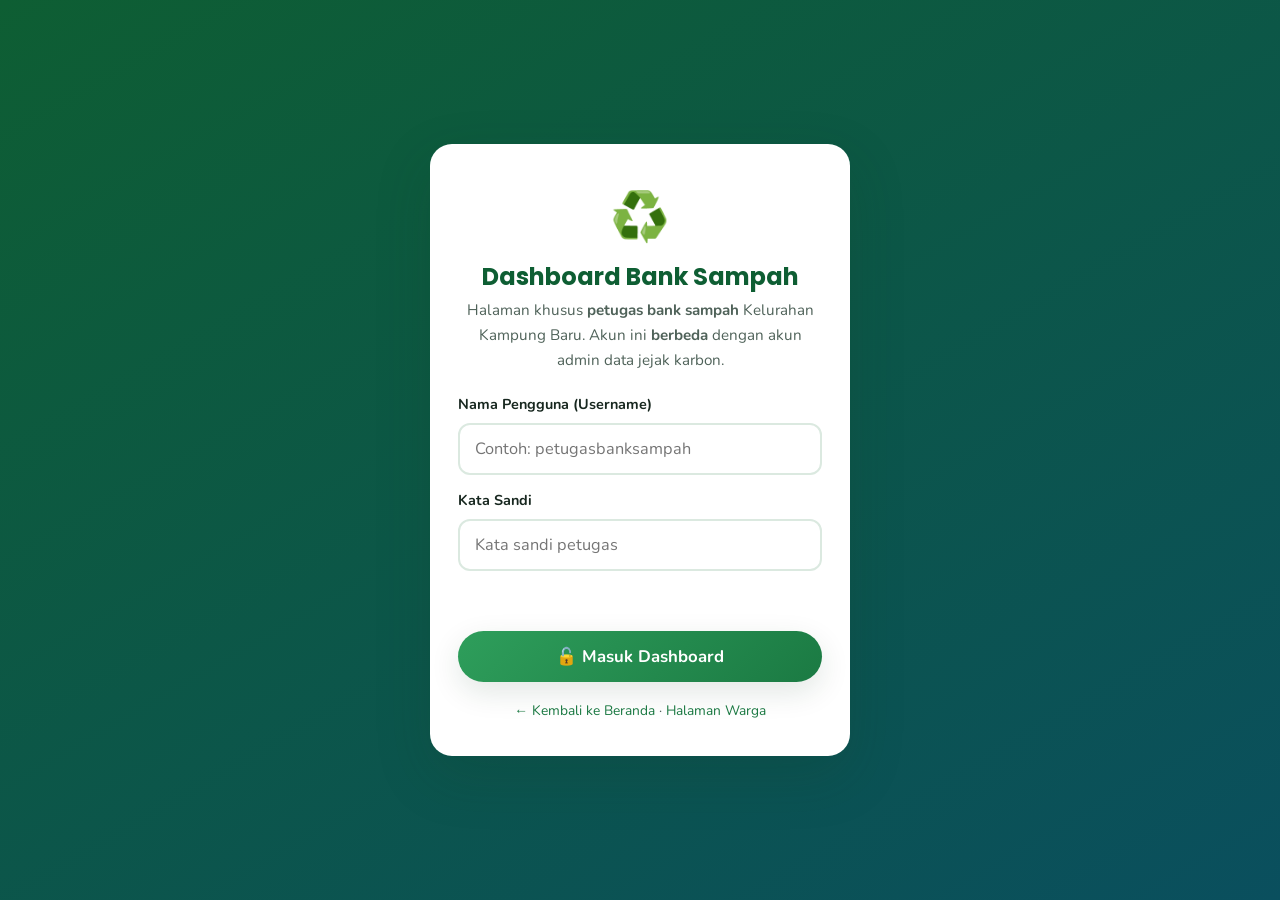
==== admin-bank-sampah.html @ 9489a9da "Tambah fitur Bank Sampah & perjelas isian Kegiatan Lain Kegiatan Lain (kalkulator karbon) - "Beli ba" ====
<!DOCTYPE html>
<html lang="id">
<head>
  <meta charset="UTF-8">
  <meta name="viewport" content="width=device-width, initial-scale=1.0">
  <meta name="robots" content="noindex, nofollow">
  <meta name="theme-color" content="#0e5e33">
  <title>Dashboard Admin Bank Sampah — Kampung Baru, Kota Parepare</title>

  <link rel="preconnect" href="https://fonts.googleapis.com">
  <link rel="preconnect" href="https://fonts.gstatic.com" crossorigin>
  <link href="https://fonts.googleapis.com/css2?family=Nunito:wght@400;600;700&family=Poppins:wght@600;700;800&display=swap" rel="stylesheet">

  <link rel="stylesheet" href="css/styles.css">
  <link rel="stylesheet" href="css/bank-sampah.css">
</head>
<body>

  <!-- ============================ LAYAR MASUK ============================ -->
  <div class="adm-masuk-layar" id="layarMasuk">
    <div class="adm-masuk-kotak">
      <div class="adm-masuk-ikon">♻️</div>
      <h1>Dashboard Bank Sampah</h1>
      <p class="adm-masuk-ket">
        Halaman khusus <strong>petugas bank sampah</strong> Kelurahan Kampung Baru.
        Akun ini <strong>berbeda</strong> dengan akun admin data jejak karbon.
      </p>

      <form id="formMasuk" novalidate>
        <div class="adm-masuk-field">
          <label for="inputUser">Nama Pengguna (Username)</label>
          <input type="text" id="inputUser" autocomplete="username" placeholder="Contoh: petugasbanksampah">
        </div>
        <div class="adm-masuk-field">
          <label for="inputSandi">Kata Sandi</label>
          <input type="password" id="inputSandi" autocomplete="current-password" placeholder="Kata sandi petugas">
        </div>
        <p class="adm-masuk-pesan" id="pesanMasuk"></p>
        <button type="submit" class="tombol tombol-penuh">🔓 Masuk Dashboard</button>
      </form>

      <p class="adm-masuk-bawah">
        <a href="index.html">← Kembali ke Beranda</a> ·
        <a href="bank-sampah.html">Halaman Warga</a>
      </p>
    </div>
  </div>

  <!-- ============================ DASHBOARD ============================ -->
  <div class="adm-halaman tersembunyi" id="layarDashboard">

    <header class="adm-atas">
      <div class="wadah adm-atas-isi">
        <h1>♻️ Dashboard Bank Sampah
          <small>Kelurahan Kampung Baru, Kota Parepare</small>
        </h1>
        <div class="adm-atas-aksi">
          <button type="button" class="tombol tombol-kecil tombol-putih" id="btnMuat">↻ Muat Ulang</button>
          <a href="bank-sampah.html" class="tombol tombol-kecil tombol-putih" target="_blank" rel="noopener">👁️ Halaman Warga</a>
          <button type="button" class="tombol tombol-kecil tombol-putih" id="btnKeluar">🚪 Keluar</button>
        </div>
      </div>
    </header>

    <main class="adm-badan">
      <div class="wadah">

        <div class="adm-pita adm-pita-info" id="pitaSumber">Memuat data…</div>

        <!-- Ringkasan angka -->
        <div class="adm-stat-grid">
          <div class="adm-stat">
            <span class="adm-stat-ikon">👥</span>
            <span class="adm-stat-angka" id="statNasabah">0</span>
            <span class="adm-stat-label">Warga Terdaftar</span>
          </div>
          <div class="adm-stat adm-stat-2">
            <span class="adm-stat-ikon">⚖️</span>
            <span class="adm-stat-angka" id="statBerat">0 kg</span>
            <span class="adm-stat-label">Sampah Terkumpul</span>
          </div>
          <div class="adm-stat adm-stat-3">
            <span class="adm-stat-ikon">💰</span>
            <span class="adm-stat-angka" id="statBelum">Rp 0</span>
            <span class="adm-stat-label">Belum Dicairkan</span>
          </div>
          <div class="adm-stat adm-stat-4">
            <span class="adm-stat-ikon">📨</span>
            <span class="adm-stat-angka" id="statPengajuan">0</span>
            <span class="adm-stat-label">Pengajuan Menunggu</span>
          </div>
        </div>

        <!-- Tab -->
        <div class="adm-tab-baris" role="tablist">
          <button type="button" class="adm-tab aktif" data-tab="warga">👥 Data Warga</button>
          <button type="button" class="adm-tab" data-tab="setoran">⚖️ Setoran Sampah</button>
          <button type="button" class="adm-tab" data-tab="pencairan">💵 Pencairan <span class="bs-badge bs-badge-merah tersembunyi" id="lencanaPengajuan">0</span></button>
          <button type="button" class="adm-tab" data-tab="panduan">📖 Cara Pakai</button>
        </div>

        <!-- =================== TAB 1: DATA WARGA =================== -->
        <section class="adm-panel aktif" id="panelWarga">

          <div class="adm-kotak">
            <h2 class="adm-kotak-judul" id="judulFormWarga">➕ Tambah Warga Bank Sampah Baru</h2>
            <p class="adm-kotak-ket" id="ketFormWarga">
              Isi data warga yang mendaftar jadi nasabah. Yang bertanda <span class="wajib">*</span> wajib diisi.
              ID Nasabah akan dibuat otomatis kalau dikosongkan.
            </p>

            <form id="formWarga" novalidate>
              <div class="adm-form-grid adm-form-grid-3">
                <div class="adm-field">
                  <label for="wId">ID Nasabah</label>
                  <input type="text" id="wId" placeholder="Kosongkan = otomatis">
                  <small>Nomor ini yang dipakai warga untuk mengecek tabungannya. Contoh: <strong>BS-0001</strong>.</small>
                </div>
                <div class="adm-field">
                  <label for="wNama">Nama Lengkap <span class="wajib">*</span></label>
                  <input type="text" id="wNama" placeholder="Contoh: Budi Santoso">
                  <small>Tulis sesuai KTP agar mudah dicocokkan.</small>
                </div>
                <div class="adm-field">
                  <label for="wNik">NIK (16 digit)</label>
                  <input type="text" id="wNik" inputmode="numeric" maxlength="16" placeholder="Contoh: 7372010101900001">
                  <small>Boleh dikosongkan, tapi sangat membantu bila warga lupa ID.</small>
                </div>
                <div class="adm-field adm-field-lebar">
                  <label for="wAlamat">Alamat</label>
                  <input type="text" id="wAlamat" placeholder="Contoh: Jl. Bau Massepe No. 12, Kampung Baru">
                </div>
                <div class="adm-field">
                  <label for="wRt">RT</label>
                  <input type="text" id="wRt" inputmode="numeric" placeholder="Contoh: 02">
                  <small>Dipakai untuk menyaring data per RT.</small>
                </div>
                <div class="adm-field">
                  <label for="wRw">RW</label>
                  <input type="text" id="wRw" inputmode="numeric" placeholder="Contoh: 05">
                </div>
                <div class="adm-field">
                  <label for="wHp">No. HP / WA</label>
                  <input type="tel" id="wHp" inputmode="tel" placeholder="Contoh: 0812xxxxxxx">
                  <small>Untuk menghubungi warga saat pencairan siap diambil.</small>
                </div>
                <div class="adm-field">
                  <label for="wTanggal">Tanggal Daftar</label>
                  <input type="date" id="wTanggal">
                </div>
                <div class="adm-field">
                  <label for="wStatus">Status Nasabah</label>
                  <select id="wStatus">
                    <option value="Aktif">Aktif — masih menabung</option>
                    <option value="Nonaktif">Nonaktif — berhenti/pindah</option>
                  </select>
                </div>
                <div class="adm-field adm-field-lebar">
                  <label for="wCatatan">Catatan</label>
                  <input type="text" id="wCatatan" placeholder="Contoh: ketua RT, pengurus bank sampah, dll.">
                </div>
              </div>

              <div class="adm-form-aksi">
                <button type="submit" class="tombol" id="btnSimpanWarga">💾 Simpan Data Warga</button>
                <button type="button" class="tombol tombol-kecil tombol-batal tersembunyi" id="btnBatalWarga">Batal Ubah</button>
              </div>
            </form>
          </div>

          <div class="adm-kotak">
            <h2 class="adm-kotak-judul">📋 Daftar Warga Bank Sampah</h2>
            <p class="adm-kotak-ket">Gunakan penyaring di bawah untuk mencari warga dengan cepat.</p>

            <div class="adm-filter">
              <div class="adm-filter-judul">🔎 Penyaring Data Warga</div>
              <div class="adm-filter-grid">
                <div class="adm-field">
                  <label for="fwCari">Cari</label>
                  <input type="search" id="fwCari" placeholder="Nama / ID / NIK / No. HP">
                </div>
                <div class="adm-field">
                  <label for="fwRt">RT</label>
                  <select id="fwRt"><option value="">Semua RT</option></select>
                </div>
                <div class="adm-field">
                  <label for="fwRw">RW</label>
                  <select id="fwRw"><option value="">Semua RW</option></select>
                </div>
                <div class="adm-field">
                  <label for="fwStatus">Status</label>
                  <select id="fwStatus">
                    <option value="">Semua Status</option>
                    <option value="Aktif">Aktif</option>
                    <option value="Nonaktif">Nonaktif</option>
                  </select>
                </div>
                <div class="adm-field">
                  <label for="fwSaldo">Tabungan</label>
                  <select id="fwSaldo">
                    <option value="">Semua</option>
                    <option value="ada">Masih ada yang belum dicairkan</option>
                    <option value="kosong">Sudah cair / belum pernah setor</option>
                  </select>
                </div>
                <div class="adm-field">
                  <label for="fwSetor">Keaktifan Menyetor</label>
                  <select id="fwSetor">
                    <option value="">Semua</option>
                    <option value="pernah">Pernah menyetor</option>
                    <option value="belum">Belum pernah menyetor</option>
                  </select>
                </div>
                <div class="adm-field">
                  <label for="fwUrut">Urutkan</label>
                  <select id="fwUrut">
                    <option value="nama">Nama (A → Z)</option>
                    <option value="id">ID Nasabah</option>
                    <option value="berat">Sampah terbanyak</option>
                    <option value="belum">Tabungan belum cair terbanyak</option>
                    <option value="baru">Terbaru mendaftar</option>
                  </select>
                </div>
              </div>
              <div class="adm-filter-aksi">
                <button type="button" class="tombol tombol-kecil tombol-batal" id="btnResetWarga">↺ Bersihkan Penyaring</button>
                <button type="button" class="tombol tombol-kecil tombol-excel" id="btnUnduhWarga">⬇️ Unduh Excel</button>
                <span class="adm-filter-info" id="infoJumlahWarga"></span>
              </div>
            </div>

            <div id="tabelWarga"></div>
          </div>
        </section>

        <!-- =================== TAB 2: SETORAN =================== -->
        <section class="adm-panel" id="panelSetoran">

          <div class="adm-kotak">
            <h2 class="adm-kotak-judul" id="judulFormSetoran">➕ Catat Setoran Sampah</h2>
            <p class="adm-kotak-ket" id="ketFormSetoran">
              Isi setiap kali warga menyetor sampah. Pendapatan warga dihitung otomatis
              dari <strong>berat × harga per kg</strong>.
            </p>

            <form id="formSetoran" novalidate>
              <div class="adm-form-grid adm-form-grid-3">
                <div class="adm-field adm-field-lebar">
                  <label for="sWarga">Warga Penyetor <span class="wajib">*</span></label>
                  <select id="sWarga"><option value="">— Pilih warga —</option></select>
                  <small>Belum ada namanya? Daftarkan dulu di tab <strong>👥 Data Warga</strong>.</small>
                </div>
                <div class="adm-field">
                  <label for="sTanggal">Tanggal Setor</label>
                  <input type="date" id="sTanggal">
                </div>
                <div class="adm-field">
                  <label for="sJenis">Jenis Sampah <span class="wajib">*</span></label>
                  <select id="sJenis">
                    <option value="Kering">Kering — plastik, kertas, kaleng, botol</option>
                    <option value="Basah">Basah — sisa dapur, sayur, daun</option>
                  </select>
                </div>
                <div class="adm-field">
                  <label for="sHarga">Harga per kg (Rp)</label>
                  <input type="number" id="sHarga" min="0" step="100" inputmode="numeric">
                  <small>Terisi otomatis sesuai jenis sampah. Boleh diubah kalau harga pengepul berbeda.</small>
                </div>
                <div class="adm-field">
                  <label for="sBerat">Berat (kg)</label>
                  <input type="number" id="sBerat" min="0" step="0.1" inputmode="decimal" placeholder="Contoh: 4.5">
                  <small>Isi hasil timbangan. Kalau tidak ditimbang, kosongkan saja dan isi jumlah kantong.</small>
                </div>
                <div class="adm-field">
                  <label for="sKantong">Jumlah Kantong</label>
                  <input type="number" id="sKantong" min="0" step="1" inputmode="numeric" placeholder="Contoh: 2">
                  <small>Bila berat dikosongkan, 1 kantong dihitung <strong><span id="ketKgKantong">3</span> kg</strong>.</small>
                </div>
                <div class="adm-field adm-field-lebar">
                  <label for="sCatatan">Catatan</label>
                  <input type="text" id="sCatatan" placeholder="Contoh: botol plastik bersih, kardus basah, dll.">
                </div>
              </div>

              <div class="adm-hitung">
                <div>
                  <div class="adm-hitung-label">Berat yang dipakai untuk menghitung</div>
                  <div class="adm-hitung-nilai" id="hitungBerat">0 kg</div>
                </div>
                <div>
                  <div class="adm-hitung-label">Pendapatan warga dari setoran ini</div>
                  <div class="adm-hitung-nilai" id="hitungRp">Rp 0</div>
                </div>
              </div>

              <div class="adm-form-aksi">
                <button type="submit" class="tombol" id="btnSimpanSetoran">💾 Simpan Setoran</button>
                <button type="button" class="tombol tombol-kecil tombol-batal tersembunyi" id="btnBatalSetoran">Batal Ubah</button>
              </div>
            </form>
          </div>

          <div class="adm-kotak">
            <h2 class="adm-kotak-judul">📋 Riwayat Semua Setoran</h2>
            <p class="adm-kotak-ket">
              Tandai <strong>“Sudah Dicairkan”</strong> setelah uang benar-benar diserahkan ke warga.
            </p>

            <div class="adm-filter">
              <div class="adm-filter-judul">🔎 Penyaring Setoran</div>
              <div class="adm-filter-grid">
                <div class="adm-field">
                  <label for="fsCari">Cari</label>
                  <input type="search" id="fsCari" placeholder="Nama warga / ID Nasabah">
                </div>
                <div class="adm-field">
                  <label for="fsJenis">Jenis Sampah</label>
                  <select id="fsJenis">
                    <option value="">Semua Jenis</option>
                    <option value="Kering">Kering</option>
                    <option value="Basah">Basah</option>
                  </select>
                </div>
                <div class="adm-field">
                  <label for="fsStatus">Status Pencairan</label>
                  <select id="fsStatus">
                    <option value="">Semua Status</option>
                    <option value="Belum Dicairkan">Belum Dicairkan</option>
                    <option value="Sudah Dicairkan">Sudah Dicairkan</option>
                  </select>
                </div>
                <div class="adm-field">
                  <label for="fsRt">RT</label>
                  <select id="fsRt"><option value="">Semua RT</option></select>
                </div>
                <div class="adm-field">
                  <label for="fsDari">Tanggal Dari</label>
                  <input type="date" id="fsDari">
                </div>
                <div class="adm-field">
                  <label for="fsSampai">Tanggal Sampai</label>
                  <input type="date" id="fsSampai">
                </div>
                <div class="adm-field">
                  <label for="fsUrut">Urutkan</label>
                  <select id="fsUrut">
                    <option value="baru">Tanggal terbaru</option>
                    <option value="lama">Tanggal terlama</option>
                    <option value="besar">Pendapatan terbesar</option>
                    <option value="berat">Berat terbesar</option>
                    <option value="nama">Nama warga (A → Z)</option>
                  </select>
                </div>
              </div>
              <div class="adm-filter-aksi">
                <button type="button" class="tombol tombol-kecil tombol-batal" id="btnResetSetoran">↺ Bersihkan Penyaring</button>
                <button type="button" class="tombol tombol-kecil tombol-excel" id="btnUnduhSetoran">⬇️ Unduh Excel</button>
                <span class="adm-filter-info" id="infoJumlahSetoran"></span>
              </div>
            </div>

            <div id="tabelSetoran"></div>
          </div>
        </section>

        <!-- =================== TAB 3: PENCAIRAN =================== -->
        <section class="adm-panel" id="panelPencairan">
          <div class="adm-kotak">
            <h2 class="adm-kotak-judul">💵 Pengajuan Pencairan dari Warga</h2>
            <p class="adm-kotak-ket">
              Daftar warga yang meminta uang tabungannya dicairkan. Setelah uang diserahkan,
              klik <strong>“✅ Setujui &amp; Tandai Cair”</strong> — seluruh setoran warga tersebut
              otomatis berubah menjadi <em>Sudah Dicairkan</em>.
            </p>

            <div class="adm-filter">
              <div class="adm-filter-judul">🔎 Penyaring Pengajuan</div>
              <div class="adm-filter-grid">
                <div class="adm-field">
                  <label for="fpCari">Cari</label>
                  <input type="search" id="fpCari" placeholder="Nama warga / ID Nasabah">
                </div>
                <div class="adm-field">
                  <label for="fpStatus">Status</label>
                  <select id="fpStatus">
                    <option value="Diajukan">Menunggu Diproses</option>
                    <option value="">Semua Status</option>
                    <option value="Disetujui">Disetujui</option>
                    <option value="Ditolak">Ditolak</option>
                  </select>
                </div>
                <div class="adm-field">
                  <label for="fpUrut">Urutkan</label>
                  <select id="fpUrut">
                    <option value="baru">Pengajuan terbaru</option>
                    <option value="lama">Pengajuan terlama</option>
                    <option value="besar">Jumlah terbesar</option>
                  </select>
                </div>
              </div>
              <div class="adm-filter-aksi">
                <button type="button" class="tombol tombol-kecil tombol-batal" id="btnResetPengajuan">↺ Bersihkan Penyaring</button>
                <button type="button" class="tombol tombol-kecil tombol-excel" id="btnUnduhPengajuan">⬇️ Unduh Excel</button>
                <span class="adm-filter-info" id="infoJumlahPengajuan"></span>
              </div>
            </div>

            <div id="tabelPengajuan"></div>
          </div>

          <div class="adm-kotak">
            <h2 class="adm-kotak-judul">⚡ Pencairan Langsung (Tanpa Pengajuan)</h2>
            <p class="adm-kotak-ket">
              Kalau warga datang langsung ke sekretariat dan uangnya diserahkan saat itu juga,
              petugas bisa menandai seluruh tabungannya sebagai sudah dicairkan dari sini.
            </p>
            <div class="adm-form-grid">
              <div class="adm-field">
                <label for="cairWarga">Pilih Warga</label>
                <select id="cairWarga"><option value="">— Pilih warga —</option></select>
                <small id="cairInfo">Pilih nama warga untuk melihat sisa tabungannya.</small>
              </div>
              <div class="adm-field" style="justify-content:flex-end">
                <button type="button" class="tombol" id="btnCairLangsung">💵 Tandai Seluruh Tabungan Sudah Dicairkan</button>
              </div>
            </div>
          </div>
        </section>

        <!-- =================== TAB 4: PANDUAN =================== -->
        <section class="adm-panel" id="panelPanduan">
          <div class="adm-panduan-kotak">
            <h3>📖 Panduan Singkat untuk Petugas</h3>
            <p>
              Dashboard ini dipakai untuk mencatat tabungan sampah warga Kampung Baru.
              Semua yang dicatat di sini <strong>langsung terlihat oleh warga</strong> di halaman
              <a href="bank-sampah.html" target="_blank" rel="noopener">Cek Bank Sampah</a> saat mereka
              memasukkan ID Nasabahnya. Jadi mohon isi dengan teliti, ya. 🙏
            </p>

            <h3>🚀 Alur Kerja Sehari-hari</h3>
            <ol class="adm-langkah">
              <li><strong>Warga baru mendaftar?</strong> Buka tab <strong>👥 Data Warga</strong>, isi nama
                  (wajib), NIK, alamat, RT/RW, dan No. HP, lalu klik <em>Simpan Data Warga</em>.
                  Sistem membuatkan ID Nasabah otomatis, misalnya <strong>BS-0001</strong>.</li>
              <li><strong>Catat ID Nasabah di buku tabungan warga.</strong> ID inilah yang mereka
                  pakai untuk mengecek tabungannya sendiri dari HP.</li>
              <li><strong>Warga menyetor sampah?</strong> Buka tab <strong>⚖️ Setoran Sampah</strong>,
                  pilih namanya, pilih jenis sampah (kering/basah), isi berat hasil timbangan,
                  lalu <em>Simpan Setoran</em>. Pendapatan warga dihitung otomatis.</li>
              <li><strong>Warga mengajukan pencairan?</strong> Pengajuannya masuk ke tab
                  <strong>💵 Pencairan</strong>. Serahkan uangnya, lalu klik
                  <em>✅ Setujui &amp; Tandai Cair</em>.</li>
              <li><strong>Ingin laporan?</strong> Klik <em>⬇️ Unduh Excel</em> di setiap tabel.
                  Yang terunduh adalah data <strong>sesuai penyaring yang sedang aktif</strong>.</li>
            </ol>

            <h3>🧾 Cara Mengisi Setoran dengan Benar</h3>
            <p>
              Pendapatan warga dihitung dengan rumus sederhana:
              <strong>Berat (kg) × Harga per kg = Pendapatan</strong>.
            </p>
            <ul class="adm-langkah">
              <li><strong>Kalau sampah ditimbang:</strong> isi kolom <em>Berat (kg)</em>.
                  Kolom <em>Jumlah Kantong</em> boleh ikut diisi sebagai catatan.</li>
              <li><strong>Kalau tidak ditimbang:</strong> kosongkan <em>Berat</em>, cukup isi
                  <em>Jumlah Kantong</em>. Sistem memperkirakan 1 kantong =
                  <strong><span id="panduanKgKantong">3</span> kg</strong>.</li>
              <li><strong>Kalau harga pengepul berubah:</strong> ubah saja kolom
                  <em>Harga per kg</em> sebelum menyimpan. Perubahan hanya berlaku untuk
                  setoran yang sedang diisi.</li>
            </ul>

            <div class="adm-catatan">
              <strong>⚠️ Perhatian:</strong> tombol <strong>🗑️ Hapus</strong> pada data warga akan
              menghapus warga <strong>beserta seluruh riwayat setoran dan pengajuannya</strong>, dan
              tidak bisa dibatalkan. Kalau warga hanya berhenti menabung, lebih baik ubah
              <em>Status Nasabah</em> menjadi <strong>Nonaktif</strong> — datanya tetap tersimpan.
            </div>

            <h3>🏷️ Arti Istilah di Dashboard</h3>
            <div class="adm-tanya">
              <details>
                <summary>Belum Dicairkan</summary>
                <p>Uang hasil sampah yang <strong>masih disimpan bank sampah</strong> dan belum
                   diserahkan ke warga. Inilah angka yang bisa diajukan warga untuk dicairkan.</p>
              </details>
            </div>
            <div class="adm-tanya">
              <details>
                <summary>Sudah Dicairkan</summary>
                <p>Uang yang <strong>sudah diterima warga</strong>. Setoran yang sudah bertanda ini
                   tidak lagi dihitung sebagai tabungan berjalan.</p>
              </details>
            </div>
            <div class="adm-tanya">
              <details>
                <summary>Sampah Kering vs Sampah Basah</summary>
                <p><strong>Kering</strong> = plastik, kertas, kardus, kaleng, botol — bisa dijual ke
                   pengepul dengan harga lebih tinggi. <strong>Basah</strong> = sisa dapur, sayur,
                   kulit buah, daun — diolah menjadi kompos.</p>
              </details>
            </div>
            <div class="adm-tanya">
              <details>
                <summary>Kenapa data saya hilang setelah ganti HP/laptop?</summary>
                <p id="panduanSumber">
                  Kemungkinan penyimpanan Google Sheets belum diaktifkan, sehingga data hanya
                  tersimpan di perangkat yang dipakai mengisi. Minta bantuan pengelola website
                  untuk mengisi <strong>BANK_SAMPAH.APPS_SCRIPT_URL</strong> di berkas
                  <strong>js/config.js</strong>.
                </p>
              </details>
            </div>

            <h3>🔐 Keamanan Akun</h3>
            <p>
              Akun dashboard ini <strong>terpisah</strong> dari akun admin data jejak karbon —
              petugas bank sampah tidak bisa membuka data karbon, dan sebaliknya.
              Ganti nama pengguna &amp; kata sandi secara berkala lewat berkas
              <strong>js/config.js</strong> bagian <strong>BANK_SAMPAH.ADMIN</strong>.
              Selalu klik <strong>🚪 Keluar</strong> bila memakai perangkat bersama.
            </p>
          </div>
        </section>

      </div>
    </main>
  </div>

  <!-- ======================= MODAL RINCIAN WARGA ======================= -->
  <div id="modalWarga" class="modal" aria-hidden="true" role="dialog" aria-modal="true">
    <div class="modal-latar" id="modalWargaLatar"></div>
    <div class="modal-kotak adm-modal-kotak">
      <button class="modal-tutup" id="modalWargaTutup" aria-label="Tutup">&times;</button>
      <h3 class="modal-judul" id="modalWargaJudul">Rincian Warga</h3>
      <div id="modalWargaIsi"></div>
    </div>
  </div>

  <div id="toast" class="toast" role="status" aria-live="polite"></div>

  <script src="js/config.js"></script>
  <script src="js/xlsx-export.js"></script>
  <script src="js/bank-sampah-storage.js"></script>
  <script src="js/admin-bank-sampah.js"></script>
</body>
</html>
---- css/styles.css ----
/* ============================================================================
 *  KALKULATOR JEJAK KARBON HARIAN — KAMPUNG BARU, PAREPARE
 *  Gaya (CSS) — Mobile-first, ramah lingkungan, beranimasi & profesional.
 * ========================================================================== */

/* ----------------------------- Variabel ----------------------------------- */
:root {
  --hijau-tua: #0e5e33;
  --hijau: #1b7a43;
  --hijau-terang: #2e9e5b;
  --hijau-muda: #d7f3df;
  --biru: #0288d1;
  --biru-terang: #4fc3f7;
  --kuning: #ffd23f;

  --merah: #e5552e;
  --oranye: #f4a300;

  --tinta: #17271f;
  --tinta-lembut: #4f6259;
  --latar: #eef6f0;
  --putih: #ffffff;
  --garis: #dbe9e0;

  --bayang-sm: 0 2px 8px rgba(14, 60, 36, .08);
  --bayang: 0 10px 30px rgba(14, 60, 36, .12);
  --bayang-lg: 0 20px 55px rgba(14, 60, 36, .18);

  --radius: 16px;
  --radius-sm: 12px;
  --lebar-maks: 1120px;

  --trans: .32s cubic-bezier(.22, .61, .36, 1);
}

/* ------------------------------- Reset ------------------------------------ */
*, *::before, *::after { box-sizing: border-box; }
* { margin: 0; }
html { scroll-behavior: smooth; -webkit-text-size-adjust: 100%; }
body {
  font-family: 'Nunito', -apple-system, BlinkMacSystemFont, 'Segoe UI', Roboto, Arial, sans-serif;
  color: var(--tinta);
  background: var(--latar);
  line-height: 1.65;
  font-size: 17px;
  overflow-x: hidden;
}
img, svg { max-width: 100%; display: block; }
a { color: var(--hijau); text-decoration: none; }
h1, h2, h3, h4 { font-family: 'Poppins', 'Nunito', sans-serif; line-height: 1.2; }
button { font-family: inherit; cursor: pointer; }

/* ----------------------------- Utilitas ----------------------------------- */
.wadah { width: 100%; max-width: var(--lebar-maks); margin: 0 auto; padding: 0 20px; }
.wadah-sempit { max-width: 760px; }
.tersembunyi { display: none !important; }
.opsional { font-weight: 400; font-size: .78em; color: var(--tinta-lembut); }
.wajib { color: var(--merah); }

/* Animasi muncul saat digulir */
.reveal { opacity: 0; transform: translateY(34px); transition: opacity .7s ease, transform .7s cubic-bezier(.22,.61,.36,1); }
.reveal.terlihat { opacity: 1; transform: none; }

/* ------------------------------- Tombol ----------------------------------- */
.tombol {
  display: inline-flex; align-items: center; justify-content: center; gap: 8px;
  border: none; border-radius: 999px;
  background: linear-gradient(135deg, var(--hijau-terang), var(--hijau));
  color: #fff; font-weight: 700; font-size: 1.05rem;
  padding: 14px 30px; box-shadow: var(--bayang);
  transition: transform var(--trans), box-shadow var(--trans), filter var(--trans);
  position: relative; overflow: hidden; text-align: center;
}
.tombol::after {
  content: ""; position: absolute; top: 0; left: -60%; width: 40%; height: 100%;
  background: linear-gradient(120deg, transparent, rgba(255,255,255,.45), transparent);
  transform: skewX(-20deg);
}
.tombol:hover { transform: translateY(-3px); box-shadow: var(--bayang-lg); filter: brightness(1.04); }
.tombol:hover::after { animation: kilau .8s ease; }
.tombol:active { transform: translateY(-1px) scale(.99); }

.tombol-hero { font-size: 1.15rem; padding: 16px 38px; margin-top: 10px; }
.tombol-hitung {
  width: 100%; font-size: 1.25rem; padding: 18px; margin-top: 8px;
  background: linear-gradient(135deg, #ff8a3d, var(--merah));
  box-shadow: 0 14px 32px rgba(229, 85, 46, .35);
}
.tombol-penuh { width: 100%; margin-top: 18px; }
.tombol-kecil { font-size: .95rem; padding: 10px 20px; }
.tombol-excel { background: linear-gradient(135deg, #21a366, #147a44); }
.tombol-csv { background: linear-gradient(135deg, var(--biru), #0166a5); }

/* ================================ HERO ==================================== */
.hero {
  position: relative; overflow: hidden;
  color: #fff; padding-bottom: 60px; isolation: isolate;
}
.hero-bg {
  position: absolute; inset: 0; z-index: -2;
  background-image:
    linear-gradient(135deg, rgba(9,72,43,.82) 0%, rgba(6,86,120,.60) 52%, rgba(2,136,209,.46) 100%),
    url('../assets/latar-parepare.jpg');
  background-size: cover, cover;
  background-position: center, center;
  background-color: #0e5e33;
  animation: zoomPelan 22s ease-in-out infinite alternate;
}

/* Partikel mengambang */
.hero-partikel { position: absolute; inset: 0; z-index: -1; pointer-events: none; }
.hero-partikel span {
  position: absolute; bottom: -40px; border-radius: 50%;
  background: rgba(255,255,255,.16); animation: apung linear infinite;
}
.hero-partikel span:nth-child(1){ left: 8%;  width: 26px; height: 26px; animation-duration: 15s; }
.hero-partikel span:nth-child(2){ left: 24%; width: 14px; height: 14px; animation-duration: 12s; animation-delay: 2s; }
.hero-partikel span:nth-child(3){ left: 46%; width: 34px; height: 34px; animation-duration: 18s; animation-delay: 1s; }
.hero-partikel span:nth-child(4){ left: 65%; width: 12px; height: 12px; animation-duration: 11s; animation-delay: 4s; }
.hero-partikel span:nth-child(5){ left: 80%; width: 22px; height: 22px; animation-duration: 16s; animation-delay: 3s; }
.hero-partikel span:nth-child(6){ left: 92%; width: 16px; height: 16px; animation-duration: 13s; animation-delay: 5s; }

/* Navigasi */
.nav {
  position: relative; z-index: 5;
  display: flex; align-items: center; justify-content: space-between;
  gap: 16px; padding: 16px 20px; max-width: var(--lebar-maks); margin: 0 auto;
}
.nav-merek { display: flex; align-items: center; gap: 12px; }
.logo-wrap { display: inline-flex; }
.logo {
  width: 52px; height: 52px; object-fit: contain;
  background: #fff; border-radius: 50%; padding: 3px;
  box-shadow: 0 4px 14px rgba(0,0,0,.25);
}
.nav-judul {
  display: flex; flex-direction: column; font-family: 'Poppins', sans-serif;
  font-weight: 800; font-size: 1.1rem; line-height: 1.1; color: #fff;
  text-shadow: 0 2px 8px rgba(0,0,0,.3);
}
.nav-judul small { font-weight: 600; font-size: .68rem; opacity: .85; letter-spacing: .5px; }

.nav-toggle {
  display: flex; flex-direction: column; gap: 5px; background: none; border: none;
  padding: 8px; z-index: 6;
}
.nav-toggle span { width: 26px; height: 3px; background: #fff; border-radius: 3px; transition: var(--trans); }
.nav-toggle.aktif span:nth-child(1){ transform: translateY(8px) rotate(45deg); }
.nav-toggle.aktif span:nth-child(2){ opacity: 0; }
.nav-toggle.aktif span:nth-child(3){ transform: translateY(-8px) rotate(-45deg); }

.nav-menu { list-style: none; padding: 0; }
.nav-menu li a {
  color: #fff; font-weight: 700; padding: 8px 4px; display: block;
  position: relative; opacity: .95;
}
.nav-menu li a::after {
  content: ""; position: absolute; left: 0; bottom: 2px; height: 2px; width: 0;
  background: var(--kuning); transition: width var(--trans);
}
.nav-menu li a:hover::after { width: 100%; }

/* Isi hero */
.hero-isi { position: relative; z-index: 3; text-align: center; padding: 40px 20px 30px; max-width: 820px; margin: 0 auto; }
.hero-lencana {
  display: inline-block; background: rgba(255,255,255,.16); backdrop-filter: blur(4px);
  border: 1px solid rgba(255,255,255,.28); color: #fff; font-weight: 700; font-size: .85rem;
  padding: 7px 16px; border-radius: 999px; margin-bottom: 18px;
  animation: masukAtas .7s .1s both;
}
.hero-isi h1 {
  font-size: clamp(1.9rem, 6vw, 3.2rem); font-weight: 800; margin-bottom: 16px;
  text-shadow: 0 4px 20px rgba(0,0,0,.35); animation: masukAtas .7s .2s both;
}
.hero-teks {
  font-size: clamp(1rem, 2.6vw, 1.2rem); max-width: 660px; margin: 0 auto 8px;
  color: #f0fbf4; text-shadow: 0 2px 10px rgba(0,0,0,.3); animation: masukAtas .7s .35s both;
}
/* Chip keunggulan di hero */
.hero-chip {
  list-style: none; padding: 0; margin: 20px auto 6px;
  display: flex; flex-wrap: wrap; justify-content: center; gap: 10px;
  max-width: 620px; animation: masukAtas .7s .45s both;
}
.hero-chip li {
  background: rgba(255,255,255,.15); border: 1px solid rgba(255,255,255,.3);
  backdrop-filter: blur(4px); color: #fff; font-weight: 700; font-size: .88rem;
  padding: 8px 15px; border-radius: 999px; white-space: nowrap;
}

.tombol-hero { animation: masukAtas .7s .55s both; }

/* Gelombang pemisah */
.hero-gelombang { position: absolute; left: 0; right: 0; bottom: -1px; width: 100%; height: 80px; z-index: 2; }
.hero-gelombang path { fill: var(--latar); }

/* ================================ SEKSI =================================== */
.seksi { padding: 64px 0; }
.seksi-alt { background: linear-gradient(180deg, #ffffff, #f0f8f2); }
.seksi-label {
  display: inline-block; background: var(--hijau-muda); color: var(--hijau-tua);
  font-weight: 800; font-size: .8rem; letter-spacing: 1px; text-transform: uppercase;
  padding: 6px 14px; border-radius: 999px; margin-bottom: 14px;
}
.seksi-judul { font-size: clamp(1.5rem, 4.5vw, 2.2rem); color: var(--hijau-tua); margin-bottom: 14px; }
.seksi-intro { color: var(--tinta-lembut); max-width: 760px; margin-bottom: 34px; font-size: 1.05rem; }
.seksi-intro strong { color: var(--tinta); }

/* Kartu */
.kartu-grid { display: grid; grid-template-columns: 1fr; gap: 20px; }
.kartu {
  background: var(--putih); border: 1px solid var(--garis); border-radius: var(--radius);
  padding: 26px 24px; box-shadow: var(--bayang-sm); transition: transform var(--trans), box-shadow var(--trans);
  position: relative; overflow: hidden;
}
.kartu::before {
  content: ""; position: absolute; top: 0; left: 0; width: 100%; height: 5px;
  background: linear-gradient(90deg, var(--hijau-terang), var(--biru-terang));
  transform: scaleX(0); transform-origin: left; transition: transform var(--trans);
}
.kartu:hover { transform: translateY(-6px); box-shadow: var(--bayang); }
.kartu:hover::before { transform: scaleX(1); }
.kartu-ikon {
  font-size: 2.4rem; width: 66px; height: 66px; display: flex; align-items: center; justify-content: center;
  background: var(--hijau-muda); border-radius: 18px; margin-bottom: 16px;
}
.kartu h3 { color: var(--hijau-tua); font-size: 1.2rem; margin-bottom: 8px; }
.kartu p { color: var(--tinta-lembut); font-size: .98rem; }
.kartu-mini { padding: 22px 20px; }
.kartu-mini .kartu-ikon { width: 56px; height: 56px; font-size: 2rem; }

/* ============================ 3 LANGKAH MUDAH =========================== */
.langkah-grid {
  display: flex; flex-direction: column; align-items: stretch; gap: 14px;
}
.langkah-kartu {
  position: relative; background: var(--putih); border: 1px solid var(--garis);
  border-radius: var(--radius); padding: 30px 24px 24px; text-align: center;
  box-shadow: var(--bayang-sm); transition: transform var(--trans), box-shadow var(--trans);
  flex: 1;
}
.langkah-kartu:hover { transform: translateY(-6px); box-shadow: var(--bayang); }
.langkah-nomor {
  position: absolute; top: -18px; left: 50%; transform: translateX(-50%);
  width: 40px; height: 40px; border-radius: 50%;
  background: linear-gradient(135deg, var(--hijau-terang), var(--hijau));
  color: #fff; font-family: 'Poppins', sans-serif; font-weight: 800; font-size: 1.1rem;
  display: flex; align-items: center; justify-content: center;
  box-shadow: 0 6px 16px rgba(27,122,67,.4);
}
.langkah-ikon {
  font-size: 2.6rem; width: 78px; height: 78px; margin: 8px auto 14px;
  display: flex; align-items: center; justify-content: center;
  background: var(--hijau-muda); border-radius: 50%;
}
.langkah-kartu h3 { color: var(--hijau-tua); font-size: 1.2rem; margin-bottom: 8px; }
.langkah-kartu p { color: var(--tinta-lembut); font-size: .96rem; }
.langkah-panah {
  align-self: center; color: var(--hijau-terang); font-size: 1.8rem; font-weight: 800;
  transform: rotate(90deg); line-height: 1;
}

@media (min-width: 820px) {
  .langkah-grid { flex-direction: row; align-items: stretch; }
  .langkah-panah { transform: none; }
}

/* ====================== AJAKAN CEK BANK SAMPAH =========================== */
.seksi-rapat { padding: 0 0 34px; }
.cta-bank {
  display: grid; grid-template-columns: 1fr; gap: 16px; align-items: center; text-align: center;
  background: linear-gradient(135deg, #0e5e33, #0a4f5e); color: #fff;
  border-radius: var(--radius); padding: 28px 24px; box-shadow: var(--bayang);
  position: relative; overflow: hidden;
}
.cta-bank::before {
  content: ""; position: absolute; top: 0; left: 0; width: 100%; height: 5px;
  background: linear-gradient(90deg, var(--kuning), var(--hijau-terang), var(--biru-terang));
}
.cta-bank-ikon { font-size: 3rem; line-height: 1; }
.cta-bank-teks h2 { font-size: clamp(1.25rem, 4vw, 1.7rem); color: #fff; margin-bottom: 8px; }
.cta-bank-teks p { color: #d3ecdd; font-size: .98rem; }
.cta-bank-teks strong { color: var(--kuning); }
.cta-bank-tombol { white-space: nowrap; }

@media (min-width: 820px) {
  .cta-bank { grid-template-columns: auto 1fr auto; text-align: left; gap: 24px; padding: 30px 34px; }
}

/* ================================ FORM =================================== */
.form-karbon {
  background: var(--putih); border-radius: var(--radius); box-shadow: var(--bayang);
  padding: 10px 22px 30px; border: 1px solid var(--garis);
}
.grup { border: none; padding: 22px 0; border-bottom: 1px dashed var(--garis); }
.grup:last-of-type { border-bottom: none; }
.grup legend {
  font-family: 'Poppins', sans-serif; font-weight: 700; font-size: 1.15rem; color: var(--hijau-tua);
  display: flex; align-items: center; gap: 10px; margin-bottom: 6px; padding: 0;
}
.grup-nomor {
  display: inline-flex; align-items: center; justify-content: center;
  width: 30px; height: 30px; background: linear-gradient(135deg, var(--hijau-terang), var(--hijau));
  color: #fff; border-radius: 50%; font-size: .95rem; flex-shrink: 0;
}
.grup-hint { color: var(--tinta-lembut); font-size: .95rem; margin-bottom: 12px; }

.baris-input { margin-top: 16px; }
.baris-input label { display: block; font-weight: 700; margin-bottom: 7px; color: var(--tinta); }
.baris-input input, .baris-input select {
  width: 100%; padding: 13px 15px; border: 2px solid var(--garis); border-radius: var(--radius-sm);
  font-size: 1.05rem; font-family: inherit; background: #fbfefc; color: var(--tinta);
  transition: border-color var(--trans), box-shadow var(--trans);
}
.baris-input input:focus, .baris-input select:focus {
  outline: none; border-color: var(--hijau-terang); box-shadow: 0 0 0 4px rgba(46,158,91,.15); background: #fff;
}
.input-salah { border-color: var(--merah) !important; box-shadow: 0 0 0 4px rgba(229,85,46,.15) !important; animation: goyang .4s; }
.petunjuk { display: block; margin-top: 6px; color: var(--tinta-lembut); font-size: .85rem; line-height: 1.55; }
.petunjuk strong { color: var(--tinta); }
.petunjuk em { color: var(--hijau-tua); font-style: normal; font-weight: 600; }
.grup-hint strong { color: var(--tinta); }
.dua-kolom { display: grid; grid-template-columns: 1fr; gap: 0; }

/* Pilihan pill (Ya/Tidak, mode) */
.pilihan-pill { display: inline-flex; flex-wrap: wrap; gap: 8px; background: var(--hijau-muda); padding: 6px; border-radius: 999px; }
.pilihan-pill input { position: absolute; opacity: 0; width: 0; height: 0; }
.pilihan-pill label {
  margin: 0 !important; padding: 9px 20px; border-radius: 999px; font-weight: 700; color: var(--hijau-tua);
  cursor: pointer; transition: var(--trans); user-select: none;
}
.pilihan-pill input:checked + label {
  background: linear-gradient(135deg, var(--hijau-terang), var(--hijau)); color: #fff; box-shadow: var(--bayang-sm);
}
.pilihan-pill input:focus-visible + label { box-shadow: 0 0 0 3px rgba(2,136,209,.4); }
.pilihan-mode { display: flex; }
.pilihan-mode label { flex: 1; text-align: center; }

/* ================================ HASIL ================================== */
.hasil {
  margin-top: 32px; background: var(--putih); border-radius: var(--radius);
  box-shadow: var(--bayang-lg); padding: 30px 24px; border: 1px solid var(--garis);
  opacity: 0; transform: translateY(30px) scale(.98); transition: opacity .6s ease, transform .6s cubic-bezier(.22,.61,.36,1);
}
.hasil.tampil { opacity: 1; transform: none; }
.hasil-sapaan {
  text-align: center; font-weight: 700; color: var(--hijau); font-size: 1.02rem;
  background: var(--hijau-muda); border-radius: 999px; padding: 8px 16px;
  margin: 0 auto 14px; max-width: max-content;
}
.hasil-judul { text-align: center; color: var(--hijau-tua); font-size: 1.6rem; margin-bottom: 22px; }

.hasil-total-kotak {
  text-align: center; background: linear-gradient(135deg, var(--hijau-tua), var(--biru));
  color: #fff; border-radius: var(--radius); padding: 26px 20px; box-shadow: var(--bayang);
}
.hasil-total-label { display: block; font-weight: 600; opacity: .9; font-size: .95rem; }
.hasil-total-angka { font-family: 'Poppins', sans-serif; font-weight: 800; font-size: clamp(2.6rem, 12vw, 4rem); line-height: 1.1; }
.hasil-total-angka small { font-size: .9rem; font-weight: 600; opacity: .9; }
.hasil-total-tahun {
  display: inline-block; margin-top: 10px; font-size: .88rem; font-weight: 700;
  background: rgba(255,255,255,.18); border: 1px solid rgba(255,255,255,.25);
  padding: 5px 14px; border-radius: 999px;
}

/* Perbandingan "setara dengan" */
.setara-intro { color: var(--tinta-lembut); font-size: .96rem; margin-bottom: 14px; }
.rincian-intro { color: var(--tinta-lembut); font-size: .92rem; margin-bottom: 14px; margin-top: -4px; }
.setara-grid { display: grid; grid-template-columns: 1fr; gap: 12px; }
.setara-kartu {
  background: linear-gradient(160deg, #f4faf6, #eaf6ef); border: 1px solid var(--garis);
  border-radius: var(--radius-sm); padding: 18px 16px; text-align: center;
  animation: masukAtas .5s both;
}
.setara-ikon { font-size: 2.2rem; margin-bottom: 6px; }
.setara-angka {
  font-family: 'Poppins', sans-serif; font-weight: 800; font-size: 1.7rem;
  color: var(--hijau-tua); line-height: 1.1;
}
.setara-satuan { font-weight: 700; color: var(--hijau); font-size: .95rem; margin-bottom: 6px; }
.setara-ket { color: var(--tinta-lembut); font-size: .84rem; line-height: 1.4; }

@media (min-width: 620px) {
  .setara-grid { grid-template-columns: repeat(3, 1fr); }
}

/* Dampak pada suhu bumi (bersama-sama) */
.suhu-kotak {
  background: linear-gradient(160deg, #fff7ed, #fdeee3);
  border: 1px solid #f6d5bd; border-radius: var(--radius);
  padding: 22px 20px; position: relative; overflow: hidden;
}
.suhu-kotak::before {
  content: ""; position: absolute; top: 0; left: 0; width: 100%; height: 5px;
  background: linear-gradient(90deg, var(--kuning), var(--oranye), var(--merah));
}
.suhu-judul { color: #b9421c; font-size: 1.2rem; margin-bottom: 12px; }
.suhu-teks { color: var(--tinta-lembut); font-size: .98rem; margin-bottom: 12px; }
.suhu-teks strong { color: var(--tinta); }
#suhuNaratif { color: #b9421c; }

.suhu-grid { display: grid; grid-template-columns: 1fr; gap: 12px; margin: 6px 0 14px; }
.suhu-kartu {
  background: #fff; border: 1px solid #f2d9c6; border-radius: var(--radius-sm);
  padding: 16px 18px; text-align: center;
}
.suhu-kartu-panas { background: linear-gradient(135deg, #e5552e, #c0361a); border-color: transparent; }
.suhu-kartu-label { font-size: .82rem; font-weight: 700; color: var(--tinta-lembut); margin-bottom: 6px; }
.suhu-kartu-panas .suhu-kartu-label { color: #ffe6dd; }
.suhu-kartu-angka {
  font-family: 'Poppins', sans-serif; font-weight: 800; font-size: 1.7rem;
  color: var(--oranye); line-height: 1.15;
}
.suhu-kartu-panas .suhu-kartu-angka { color: #fff; }

.suhu-pesan {
  background: var(--hijau-muda); border-radius: var(--radius-sm); padding: 14px 16px;
  color: var(--hijau-tua); font-weight: 700; font-size: .97rem; margin-bottom: 12px;
}
.suhu-sumber { font-size: .78rem; color: var(--tinta-lembut); font-style: italic; }

@media (min-width: 560px) {
  .suhu-grid { grid-template-columns: 1fr 1fr; }
}

/* Badge kategori */
.kategori-badge {
  display: flex; align-items: center; gap: 16px; margin-top: 20px; padding: 18px 20px;
  border-radius: var(--radius); border: 2px solid var(--garis); background: #fafefb;
  transition: var(--trans);
}
.kategori-badge.rendah { border-color: #7ecb93; background: #edfaf0; }
.kategori-badge.sedang { border-color: #ffcf6b; background: #fff8e9; }
.kategori-badge.tinggi { border-color: #f3a488; background: #fdefe9; }
.kategori-ikon { font-size: 2.6rem; animation: denyut 2s ease-in-out infinite; }
.kategori-teks { display: flex; flex-direction: column; }
.kategori-teks strong { font-family: 'Poppins', sans-serif; font-size: 1.2rem; }
.kategori-badge.rendah .kategori-teks strong { color: #1c7a43; }
.kategori-badge.sedang .kategori-teks strong { color: #b9791a; }
.kategori-badge.tinggi .kategori-teks strong { color: #c0421f; }
.kategori-teks span { color: var(--tinta-lembut); font-size: .95rem; }

/* Gauge */
.gauge { margin-top: 22px; }
.gauge-jalur { height: 20px; border-radius: 999px; background: linear-gradient(90deg, #7ecb93 0%, #ffcf6b 50%, #f3a488 100%); position: relative; overflow: hidden; box-shadow: inset 0 2px 6px rgba(0,0,0,.12); }
.gauge-isi { height: 100%; width: 0; border-radius: 999px; transition: width 1.1s cubic-bezier(.22,.61,.36,1); position: relative; }
.gauge-isi::after { content: ""; position: absolute; right: 0; top: 50%; transform: translate(50%,-50%); width: 26px; height: 26px; border-radius: 50%; background: #fff; border: 4px solid currentColor; box-shadow: var(--bayang-sm); }
.gauge-isi.rendah { background: rgba(46,158,91,.35); color: var(--hijau-terang); }
.gauge-isi.sedang { background: rgba(244,163,0,.30); color: var(--oranye); }
.gauge-isi.tinggi { background: rgba(229,85,46,.30); color: var(--merah); }
.gauge-skala { display: flex; justify-content: space-between; margin-top: 8px; font-size: .82rem; font-weight: 700; color: var(--tinta-lembut); }

/* Rincian */
.hasil-blok { margin-top: 28px; }
.hasil-blok h3 { color: var(--hijau-tua); font-size: 1.2rem; margin-bottom: 14px; }
.rincian-baris { margin-bottom: 14px; }
.rincian-label { display: flex; align-items: center; gap: 8px; font-weight: 700; font-size: .95rem; margin-bottom: 6px; }
.rincian-ikon { font-size: 1.1rem; }
.rincian-nilai { margin-left: auto; color: var(--tinta-lembut); font-weight: 700; }
.rincian-bar { height: 12px; background: var(--hijau-muda); border-radius: 999px; overflow: hidden; }
.rincian-bar-isi { height: 100%; width: 0; border-radius: 999px; transition: width 1s cubic-bezier(.22,.61,.36,1); }
.rincian-bar-isi.listrik { background: linear-gradient(90deg, #ffd23f, #f4a300); }
.rincian-bar-isi.gas { background: linear-gradient(90deg, #ff8a3d, #e5552e); }
.rincian-bar-isi.kendaraan { background: linear-gradient(90deg, #7c5cff, #5636d6); }
.rincian-bar-isi.sampah { background: linear-gradient(90deg, #8d6e63, #5d4037); }
.rincian-bar-isi.lain { background: linear-gradient(90deg, var(--biru-terang), var(--biru)); }

/* Saran */
.saran-daftar { list-style: none; padding: 0; }
.saran-daftar li {
  background: #f4faf6; border-left: 4px solid var(--hijau-terang); border-radius: 10px;
  padding: 12px 16px; margin-bottom: 10px; font-size: .98rem;
  animation: masukKiri .5s both;
}
.hasil-aksi { text-align: center; margin-top: 26px; }

/* ================================ FOOTER ================================= */
.footer { background: linear-gradient(160deg, #0e4a2c, #0a3a4a); color: #d9efe2; margin-top: 20px; }
.footer-isi { display: grid; grid-template-columns: 1fr; gap: 26px; padding-top: 48px; padding-bottom: 30px; }
.footer-kolom h3 { color: #fff; font-size: 1.1rem; margin-bottom: 12px; }
.footer-kolom p { font-size: .96rem; margin-bottom: 6px; color: #c7e5d5; }
.footer-kolom a { color: var(--biru-terang); }
.footer-kolom a:hover { color: var(--kuning); }
.tautan-admin { opacity: .85; }
.footer-bawah { border-top: 1px solid rgba(255,255,255,.14); padding: 18px 20px; text-align: center; font-size: .88rem; color: #a9cbba; }

/* ================================ MODAL ================================== */
.modal { position: fixed; inset: 0; z-index: 100; display: none; align-items: center; justify-content: center; padding: 18px; }
.modal.tampil { display: flex; animation: munculModal .3s ease; }
.modal-latar { position: absolute; inset: 0; background: rgba(9,40,26,.6); backdrop-filter: blur(3px); }
.modal-kotak {
  position: relative; z-index: 2; background: #fff; border-radius: 20px; max-width: 520px; width: 100%;
  max-height: 90vh; overflow-y: auto; padding: 34px 26px 26px; box-shadow: var(--bayang-lg); text-align: center;
  animation: pop .4s cubic-bezier(.22,.61,.36,1);
}
.modal-tutup {
  position: absolute; top: 12px; right: 14px; background: #f0f4f1; border: none; width: 38px; height: 38px;
  border-radius: 50%; font-size: 1.5rem; line-height: 1; color: var(--tinta-lembut); transition: var(--trans);
}
.modal-tutup:hover { background: var(--merah); color: #fff; transform: rotate(90deg); }
.modal-ikon { font-size: 3.4rem; margin-bottom: 8px; animation: denyut 2s ease-in-out infinite; }
.modal-judul { color: var(--hijau-tua); font-size: 1.5rem; margin-bottom: 8px; }
.modal-ket { color: var(--tinta-lembut); margin-bottom: 18px; }
.modal-subjudul { text-align: left; color: var(--tinta); font-size: 1rem; margin-bottom: 10px; }
.modal-saran { list-style: none; padding: 0; text-align: left; }
.modal-saran li { background: #f4faf6; border-radius: 10px; padding: 11px 14px; margin-bottom: 8px; font-size: .96rem; }

/* ============================ PANEL ADMIN ================================ */
.admin-kotak { max-width: 960px; text-align: left; }
.admin-gerbang { text-align: center; max-width: 360px; margin: 10px auto; }
.admin-gerbang p { color: var(--tinta-lembut); margin-bottom: 14px; }
.admin-gerbang input {
  width: 100%; padding: 13px 15px; border: 2px solid var(--garis); border-radius: var(--radius-sm);
  font-size: 1.05rem; text-align: center; margin-bottom: 8px;
}
.admin-gerbang input:focus { outline: none; border-color: var(--hijau-terang); box-shadow: 0 0 0 4px rgba(46,158,91,.15); }
.admin-pesan { color: var(--merah); font-weight: 700; font-size: .9rem; min-height: 20px; margin: 4px 0; opacity: 0; transition: var(--trans); }
.admin-pesan.tampil { opacity: 1; }

.admin-ringkasan { display: flex; flex-wrap: wrap; gap: 14px; margin: 6px 0 18px; }
.admin-stat { background: var(--hijau-muda); border-radius: var(--radius-sm); padding: 14px 20px; flex: 1; min-width: 130px; }
.admin-stat-angka { display: block; font-family: 'Poppins', sans-serif; font-weight: 800; font-size: 2rem; color: var(--hijau-tua); line-height: 1; }
.admin-stat-label { font-size: .82rem; color: var(--tinta-lembut); font-weight: 700; text-transform: uppercase; letter-spacing: .5px; }
.admin-stat-teks { display: block; font-weight: 700; color: var(--hijau-tua); margin-top: 4px; }

.admin-tombol-baris { display: flex; flex-wrap: wrap; gap: 10px; margin-bottom: 14px; }
.admin-status { color: var(--tinta-lembut); font-size: .9rem; min-height: 18px; }
.admin-kosong { text-align: center; color: var(--tinta-lembut); padding: 30px 10px; }

.admin-tabel-wadah { overflow-x: auto; border: 1px solid var(--garis); border-radius: var(--radius-sm); -webkit-overflow-scrolling: touch; }
.admin-tabel { border-collapse: collapse; width: 100%; font-size: .84rem; white-space: nowrap; }
.admin-tabel th, .admin-tabel td { padding: 9px 12px; border-bottom: 1px solid var(--garis); text-align: left; }
.admin-tabel thead th { background: var(--hijau-tua); color: #fff; position: sticky; top: 0; font-weight: 700; }
.admin-tabel tbody tr:nth-child(even) { background: #f5faf6; }
.admin-tabel tbody tr:hover { background: var(--hijau-muda); }
.admin-no { text-align: center; color: var(--tinta-lembut); }

/* Kolom aksi (Edit / Hapus) */
.admin-aksi-kol { text-align: center; }
.admin-aksi { white-space: nowrap; }
.admin-aksi-btn {
  border: none; border-radius: 8px; padding: 6px 11px; margin: 0 3px; cursor: pointer;
  font-size: .82rem; font-weight: 700; color: #fff; transition: var(--trans);
}
.admin-aksi-btn:hover { transform: translateY(-1px); box-shadow: var(--bayang-lg); }
.admin-edit { background: linear-gradient(135deg, #2e9e5b, #147a44); }
.admin-hapus { background: linear-gradient(135deg, #e0533d, #c0392b); }

/* Form edit data warga (di dalam modal) */
.admin-edit-form {
  display: grid; grid-template-columns: repeat(2, minmax(0, 1fr)); gap: 12px 16px;
  text-align: left; margin-bottom: 18px;
}
.admin-edit-field { display: flex; flex-direction: column; gap: 5px; }
.admin-edit-field span { font-size: .8rem; font-weight: 700; color: var(--tinta-lembut); }
.admin-edit-field input {
  padding: 9px 11px; border: 2px solid var(--garis); border-radius: var(--radius-sm);
  font-size: .92rem; width: 100%;
}
.admin-edit-field input:focus {
  outline: none; border-color: var(--hijau-terang); box-shadow: 0 0 0 3px rgba(46,158,91,.15);
}
.admin-edit-aksi { margin-top: 4px; }
.tombol-batal { background: linear-gradient(135deg, #8a97a0, #6c7a83); }

@media (max-width: 560px) {
  .admin-edit-form { grid-template-columns: 1fr; }
}

/* ================================ TOAST ================================== */
.toast {
  position: fixed; left: 50%; bottom: 24px; transform: translate(-50%, 16px);
  background: var(--tinta); color: #fff; padding: 14px 22px; border-radius: 999px;
  box-shadow: var(--bayang-lg); font-weight: 700; z-index: 200; max-width: 90vw; text-align: center;
  font-size: .95rem; opacity: 0; visibility: hidden; pointer-events: none;
  transition: transform .45s cubic-bezier(.22,.61,.36,1), opacity .3s ease, visibility 0s linear .3s;
}
.toast.tampil {
  transform: translate(-50%, 0); opacity: 1; visibility: visible; pointer-events: auto;
  transition: transform .45s cubic-bezier(.22,.61,.36,1), opacity .3s ease, visibility 0s;
}

/* ============================== KEYFRAMES ================================ */
@keyframes kilau { from { left: -60%; } to { left: 140%; } }
@keyframes apung { 0% { transform: translateY(0) scale(1); opacity: 0; } 10% { opacity: 1; } 90% { opacity: .6; } 100% { transform: translateY(-105vh) scale(1.3); opacity: 0; } }
@keyframes zoomPelan { from { transform: scale(1); } to { transform: scale(1.12); } }
@keyframes masukAtas { from { opacity: 0; transform: translateY(26px); } to { opacity: 1; transform: none; } }
@keyframes masukKiri { from { opacity: 0; transform: translateX(-16px); } to { opacity: 1; transform: none; } }
@keyframes denyut { 0%,100% { transform: scale(1); } 50% { transform: scale(1.12); } }
@keyframes goyang { 0%,100% { transform: translateX(0); } 25% { transform: translateX(-6px); } 75% { transform: translateX(6px); } }
@keyframes munculModal { from { opacity: 0; } to { opacity: 1; } }
@keyframes pop { from { opacity: 0; transform: scale(.9) translateY(10px); } to { opacity: 1; transform: none; } }

/* ============================ RESPONSIF ================================= */
@media (min-width: 640px) {
  .dua-kolom { grid-template-columns: 1fr 1fr; gap: 18px; }
  .kartu-grid { grid-template-columns: 1fr 1fr; }
  .footer-isi { grid-template-columns: 1fr 1fr; }
  .form-karbon { padding: 12px 30px 34px; }
}

@media (min-width: 960px) {
  .kartu-grid { grid-template-columns: repeat(3, 1fr); }
  .kartu-grid-4 { grid-template-columns: repeat(4, 1fr); }
  .footer-isi { grid-template-columns: 2fr 2fr 1.4fr; gap: 40px; }
  .seksi { padding: 84px 0; }
}

/* Menu HP */
@media (max-width: 800px) {
  .nav-menu {
    position: absolute; top: 100%; right: 12px; left: 12px;
    background: rgba(9,60,36,.97); backdrop-filter: blur(8px);
    border-radius: 16px; padding: 10px; box-shadow: var(--bayang-lg);
    display: none; flex-direction: column; gap: 2px;
  }
  .nav-menu.buka { display: flex; animation: masukAtas .3s ease; }
  .nav-menu li a { padding: 12px 16px; border-radius: 10px; }
  .nav-menu li a:hover { background: rgba(255,255,255,.1); }
}
@media (min-width: 801px) {
  .nav-toggle { display: none; }
  .nav-menu { display: flex; align-items: center; gap: 26px; }
}

/* Kurangi animasi bila pengguna memilih demikian */
@media (prefers-reduced-motion: reduce) {
  *, *::before, *::after { animation-duration: .001ms !important; animation-iteration-count: 1 !important; transition-duration: .001ms !important; scroll-behavior: auto !important; }
  .reveal { opacity: 1; transform: none; }
  .hero-bg { animation: none; }
}
---- css/bank-sampah.css ----
/* ============================================================================
 *  GAYA HALAMAN BANK SAMPAH
 *  ----------------------------------------------------------------------------
 *  Dipakai oleh:
 *    - bank-sampah.html        (halaman warga: cek tabungan sampah)
 *    - admin-bank-sampah.html  (dashboard petugas bank sampah)
 *  Melengkapi css/styles.css — variabel warna & tombol diambil dari sana.
 * ========================================================================== */

/* ============================== HERO RINGKAS ============================== */
.hero-mini { padding-bottom: 40px; }
.hero-mini .hero-isi { padding: 28px 20px 22px; }
.hero-mini .hero-isi h1 { font-size: clamp(1.6rem, 5vw, 2.5rem); }
.hero-mini .hero-teks { font-size: clamp(.98rem, 2.2vw, 1.08rem); }
.hero-mini .hero-teks strong { color: var(--kuning); }
.nav-merek { text-decoration: none; }
.nav-menu li a.aktif { color: var(--kuning); }
.nav-menu li a.aktif::after { width: 100%; background: var(--kuning); }

/* ============================ KOTAK PENCARIAN ============================ */
.bs-cari-kotak {
  background: var(--putih); border: 1px solid var(--garis); border-radius: var(--radius);
  box-shadow: var(--bayang); padding: 26px 22px; text-align: center;
}
.bs-cari-judul { color: var(--hijau-tua); font-size: 1.35rem; margin-bottom: 8px; }
.bs-cari-ket { color: var(--tinta-lembut); font-size: .96rem; margin-bottom: 18px; }
.bs-cari-ket strong, .bs-cari-bantu strong { color: var(--tinta); }

.bs-cari-form { display: flex; flex-direction: column; gap: 10px; }
.bs-cari-input {
  width: 100%; padding: 15px 18px; border: 2px solid var(--garis); border-radius: var(--radius-sm);
  font-size: 1.15rem; font-family: inherit; text-align: center; letter-spacing: 1px;
  font-weight: 700; text-transform: uppercase; background: #fbfefc; color: var(--tinta);
  transition: border-color var(--trans), box-shadow var(--trans);
}
.bs-cari-input::placeholder { font-weight: 400; letter-spacing: 0; text-transform: none; }
.bs-cari-input:focus {
  outline: none; border-color: var(--hijau-terang); background: #fff;
  box-shadow: 0 0 0 4px rgba(46,158,91,.15);
}
.bs-cari-tombol { width: 100%; }
.bs-cari-bantu { color: var(--tinta-lembut); font-size: .88rem; margin-top: 14px; }

.bs-pesan {
  margin-top: 12px; font-weight: 700; font-size: .95rem; border-radius: var(--radius-sm);
  padding: 0; max-height: 0; overflow: hidden; transition: var(--trans);
}
.bs-pesan.tampil { padding: 12px 16px; max-height: 300px; }
.bs-pesan-salah { background: #fdeee9; color: #c0421f; border: 1px solid #f3a488; }
.bs-pesan-proses { background: var(--hijau-muda); color: var(--hijau-tua); }

@media (min-width: 560px) {
  .bs-cari-form { flex-direction: row; }
  .bs-cari-tombol { width: auto; flex-shrink: 0; }
}

/* ================================ KARTU ================================== */
.bs-hasil { margin-top: 26px; animation: masukAtas .5s both; }
.bs-kartu {
  background: var(--putih); border: 1px solid var(--garis); border-radius: var(--radius);
  box-shadow: var(--bayang-sm); padding: 22px 20px; margin-bottom: 18px;
}
.bs-kartu-judul { color: var(--hijau-tua); font-size: 1.15rem; margin-bottom: 4px; }
.bs-kartu-ket { color: var(--tinta-lembut); font-size: .9rem; margin-bottom: 16px; }
.bs-label-kecil {
  display: block; font-size: .76rem; font-weight: 700; color: var(--tinta-lembut);
  text-transform: uppercase; letter-spacing: .5px; margin-bottom: 2px;
}
.bs-kosong { text-align: center; color: var(--tinta-lembut); padding: 22px 10px; font-size: .95rem; }

/* Badge status */
.bs-badge {
  display: inline-block; font-size: .76rem; font-weight: 800; padding: 3px 11px;
  border-radius: 999px; background: var(--hijau-muda); color: var(--hijau-tua); white-space: nowrap;
}
.bs-badge-hijau { background: #d7f3df; color: #12703c; }
.bs-badge-kuning { background: #fff2cf; color: #96690b; }
.bs-badge-abu { background: #e7edea; color: #596962; }
.bs-badge-merah { background: #fdeee9; color: #c0421f; }
.bs-badge-biru { background: #dcf0fb; color: #04628f; }

/* ------------------------------ Identitas -------------------------------- */
.bs-identitas { background: linear-gradient(150deg, #0e5e33, #0a4f5e); color: #fff; border: none; }
.bs-identitas-atas { display: flex; align-items: center; gap: 16px; }
.bs-avatar {
  width: 62px; height: 62px; flex-shrink: 0; border-radius: 50%;
  background: rgba(255,255,255,.18); border: 2px solid rgba(255,255,255,.4);
  display: flex; align-items: center; justify-content: center;
  font-family: 'Poppins', sans-serif; font-weight: 800; font-size: 1.8rem; color: #fff;
}
.bs-identitas .bs-label-kecil { color: #a8d8bd; }
.bs-identitas-teks h3 { font-size: 1.45rem; color: #fff; margin-bottom: 6px; }
.bs-identitas-rincian {
  display: grid; grid-template-columns: 1fr; gap: 12px;
  margin-top: 18px; padding-top: 16px; border-top: 1px solid rgba(255,255,255,.18);
}
.bs-identitas-rincian strong { font-size: 1rem; color: #fff; word-break: break-word; }

@media (min-width: 560px) { .bs-identitas-rincian { grid-template-columns: 1fr 1fr; } }
@media (min-width: 860px) { .bs-identitas-rincian { grid-template-columns: repeat(4, 1fr); } }

/* --------------------------- Setoran terakhir ---------------------------- */
.bs-kartu-terakhir { border-left: 5px solid var(--hijau-terang); }
.bs-terakhir-tanggal { font-weight: 800; color: var(--hijau-tua); margin-bottom: 12px; }
.bs-terakhir-grid { display: grid; grid-template-columns: 1fr 1fr; gap: 12px; }
.bs-kotak-kecil {
  background: #f4faf6; border: 1px solid var(--garis); border-radius: var(--radius-sm); padding: 12px 14px;
}
.bs-kotak-kecil strong { font-family: 'Poppins', sans-serif; font-size: 1.05rem; color: var(--hijau-tua); }
.bs-terakhir-catatan { margin-top: 12px; font-size: .9rem; color: var(--tinta-lembut); font-style: italic; }

@media (min-width: 700px) { .bs-terakhir-grid { grid-template-columns: repeat(4, 1fr); } }

/* ------------------------- Total berat & kantong ------------------------- */
.bs-total-utama {
  display: grid; grid-template-columns: repeat(3, 1fr); gap: 10px; margin-bottom: 18px;
  background: var(--hijau-muda); border-radius: var(--radius-sm); padding: 16px 14px; text-align: center;
}
.bs-total-angka {
  font-family: 'Poppins', sans-serif; font-weight: 800; font-size: clamp(1.05rem, 4vw, 1.5rem);
  color: var(--hijau-tua); line-height: 1.2;
}

.bs-jenis-grid { display: grid; grid-template-columns: 1fr; gap: 14px; }
.bs-jenis { border: 2px solid var(--garis); border-radius: var(--radius-sm); padding: 18px 16px; }
.bs-jenis-kering { border-color: #9fd7f3; background: linear-gradient(160deg, #f2fbff, #e6f5fd); }
.bs-jenis-basah { border-color: #cbdba0; background: linear-gradient(160deg, #f8fcef, #eef7e0); }
.bs-jenis-ikon { font-size: 2rem; }
.bs-jenis-nama { font-family: 'Poppins', sans-serif; font-weight: 800; font-size: 1.1rem; color: var(--tinta); }
.bs-jenis-ket { font-size: .84rem; color: var(--tinta-lembut); margin-bottom: 12px; }
.bs-jenis-baris {
  display: flex; justify-content: space-between; align-items: baseline; gap: 10px;
  padding: 7px 0; border-top: 1px dashed rgba(0,0,0,.12); font-size: .95rem;
}
.bs-jenis-baris span { color: var(--tinta-lembut); font-weight: 600; }
.bs-jenis-baris strong { font-family: 'Poppins', sans-serif; color: var(--tinta); }

@media (min-width: 620px) { .bs-jenis-grid { grid-template-columns: 1fr 1fr; } }

/* ------------------------------ Pendapatan ------------------------------- */
.bs-uang-grid { display: grid; grid-template-columns: 1fr; gap: 12px; }
.bs-uang { border-radius: var(--radius-sm); padding: 18px 16px; text-align: center; color: #fff; }
.bs-uang-label { display: block; font-size: .82rem; font-weight: 700; opacity: .92; text-transform: uppercase; letter-spacing: .5px; }
.bs-uang-angka {
  font-family: 'Poppins', sans-serif; font-weight: 800; font-size: clamp(1.4rem, 6vw, 1.9rem);
  line-height: 1.2; margin: 4px 0;
}
.bs-uang-ket { font-size: .8rem; opacity: .9; }
.bs-uang-total { background: linear-gradient(135deg, var(--hijau-tua), var(--biru)); }
.bs-uang-belum { background: linear-gradient(135deg, #f4a300, #e5552e); }
.bs-uang-sudah { background: linear-gradient(135deg, #6c7a83, #47555d); }

@media (min-width: 720px) { .bs-uang-grid { grid-template-columns: repeat(3, 1fr); } }

.bs-cair-kotak { margin-top: 20px; padding-top: 18px; border-top: 1px dashed var(--garis); text-align: center; }
.bs-cair-info {
  font-size: .95rem; font-weight: 700; color: var(--tinta-lembut);
  background: #f4faf6; border-radius: var(--radius-sm); padding: 13px 16px; margin-bottom: 14px;
}
.bs-cair-siap { background: var(--hijau-muda); color: var(--hijau-tua); }
.bs-cair-tunggu { background: #fff6e2; color: #96690b; }
.bs-tombol-cair { background: linear-gradient(135deg, #f4a300, #e5552e); box-shadow: 0 12px 28px rgba(229,85,46,.3); }
.tombol-nonaktif {
  background: linear-gradient(135deg, #b6c2bb, #93a29a) !important;
  box-shadow: none !important; cursor: not-allowed; opacity: .85;
}
.tombol-nonaktif:hover { transform: none; filter: none; }
.bs-cair-catatan { font-size: .84rem; color: var(--tinta-lembut); margin-top: 12px; }

/* -------------------------------- Tabel ---------------------------------- */
.bs-tabel-wadah {
  overflow-x: auto; border: 1px solid var(--garis); border-radius: var(--radius-sm);
  -webkit-overflow-scrolling: touch;
}
.bs-tabel { border-collapse: collapse; width: 100%; font-size: .88rem; white-space: nowrap; }
.bs-tabel th, .bs-tabel td { padding: 10px 13px; border-bottom: 1px solid var(--garis); text-align: left; }
.bs-tabel thead th { background: var(--hijau-tua); color: #fff; font-weight: 700; position: sticky; top: 0; }
.bs-tabel tbody tr:nth-child(even) { background: #f5faf6; }
.bs-tabel tbody tr:hover { background: var(--hijau-muda); }
.bs-tabel tbody tr:last-child td { border-bottom: none; }

.bs-hasil-aksi { text-align: center; margin: 6px 0 10px; }

/* ------------------------------ Daftar harga ----------------------------- */
.bs-harga-kotak {
  margin-top: 34px; background: var(--putih); border: 1px solid var(--garis);
  border-radius: var(--radius); padding: 24px 22px; box-shadow: var(--bayang-sm);
}
.bs-harga-kotak h3 { color: var(--hijau-tua); font-size: 1.2rem; margin-bottom: 6px; }
.bs-harga-ket { color: var(--tinta-lembut); font-size: .9rem; margin-bottom: 18px; }
.bs-harga-grid { display: grid; grid-template-columns: 1fr; gap: 14px; }
.bs-harga-item {
  border: 2px dashed var(--garis); border-radius: var(--radius-sm); padding: 16px; text-align: center;
}
.bs-harga-ikon { font-size: 2rem; }
.bs-harga-nama { font-family: 'Poppins', sans-serif; font-weight: 800; color: var(--tinta); }
.bs-harga-nilai { font-family: 'Poppins', sans-serif; font-weight: 800; font-size: 1.5rem; color: var(--hijau); }
.bs-harga-nilai small { font-size: .8rem; color: var(--tinta-lembut); font-weight: 600; }
.bs-harga-isi { font-size: .85rem; color: var(--tinta-lembut); margin-top: 4px; }

@media (min-width: 620px) { .bs-harga-grid { grid-template-columns: 1fr 1fr; } }

/* ==========================================================================
 *  DASHBOARD ADMIN BANK SAMPAH
 * ======================================================================== */
.adm-halaman { min-height: 100vh; background: var(--latar); }

/* ------------------------------- Login ----------------------------------- */
.adm-masuk-layar {
  min-height: 100vh; display: flex; align-items: center; justify-content: center; padding: 24px 18px;
  background: linear-gradient(150deg, #0e5e33, #0a4f5e);
}
.adm-masuk-kotak {
  background: #fff; border-radius: 22px; box-shadow: var(--bayang-lg);
  padding: 34px 28px; width: 100%; max-width: 420px; text-align: center;
}
.adm-masuk-ikon { font-size: 3rem; margin-bottom: 6px; }
.adm-masuk-kotak h1 { color: var(--hijau-tua); font-size: 1.5rem; margin-bottom: 6px; }
.adm-masuk-kotak p.adm-masuk-ket { color: var(--tinta-lembut); font-size: .95rem; margin-bottom: 20px; }
.adm-masuk-field { text-align: left; margin-bottom: 14px; }
.adm-masuk-field label { display: block; font-weight: 700; font-size: .9rem; margin-bottom: 6px; }
.adm-masuk-field input {
  width: 100%; padding: 13px 15px; border: 2px solid var(--garis);
  border-radius: var(--radius-sm); font-size: 1.02rem; font-family: inherit;
}
.adm-masuk-field input:focus {
  outline: none; border-color: var(--hijau-terang); box-shadow: 0 0 0 4px rgba(46,158,91,.15);
}
.adm-masuk-pesan {
  color: var(--merah); font-weight: 700; font-size: .9rem; min-height: 22px; margin-bottom: 6px;
}
.adm-masuk-bawah { margin-top: 18px; font-size: .86rem; color: var(--tinta-lembut); }

/* ------------------------------ Kerangka --------------------------------- */
.adm-atas {
  background: linear-gradient(135deg, #0e5e33, #0a4f5e); color: #fff;
  padding: 18px 0; box-shadow: var(--bayang);
}
.adm-atas-isi { display: flex; flex-wrap: wrap; align-items: center; gap: 12px; justify-content: space-between; }
.adm-atas h1 { font-size: 1.25rem; line-height: 1.25; }
.adm-atas h1 small { display: block; font-family: 'Nunito', sans-serif; font-weight: 600; font-size: .76rem; opacity: .85; }
.adm-atas-aksi { display: flex; flex-wrap: wrap; gap: 8px; }
.tombol-putih { background: rgba(255,255,255,.16); border: 1px solid rgba(255,255,255,.3); box-shadow: none; }
.tombol-putih:hover { background: rgba(255,255,255,.26); }

.adm-badan { padding: 26px 0 60px; }

/* Pita peringatan sumber data */
.adm-pita {
  border-radius: var(--radius-sm); padding: 12px 16px; margin-bottom: 18px;
  font-size: .92rem; font-weight: 700;
}
.adm-pita-info { background: #dcf0fb; color: #04628f; border: 1px solid #9fd7f3; }
.adm-pita-hati { background: #fff6e2; color: #96690b; border: 1px solid #ffd98a; }
.adm-pita-salah { background: #fdeee9; color: #c0421f; border: 1px solid #f3a488; }

/* ------------------------------- Statistik ------------------------------- */
.adm-stat-grid { display: grid; grid-template-columns: repeat(2, 1fr); gap: 12px; margin-bottom: 20px; }
.adm-stat {
  background: #fff; border: 1px solid var(--garis); border-radius: var(--radius-sm);
  padding: 16px 16px; box-shadow: var(--bayang-sm); position: relative; overflow: hidden;
}
.adm-stat::before {
  content: ""; position: absolute; left: 0; top: 0; bottom: 0; width: 5px; background: var(--hijau-terang);
}
.adm-stat-2::before { background: var(--biru); }
.adm-stat-3::before { background: var(--oranye); }
.adm-stat-4::before { background: var(--merah); }
.adm-stat-ikon { font-size: 1.3rem; }
.adm-stat-angka {
  display: block; font-family: 'Poppins', sans-serif; font-weight: 800;
  font-size: clamp(1.2rem, 5vw, 1.7rem); color: var(--hijau-tua); line-height: 1.15;
}
.adm-stat-label { font-size: .78rem; font-weight: 700; color: var(--tinta-lembut); text-transform: uppercase; letter-spacing: .4px; }

@media (min-width: 900px) { .adm-stat-grid { grid-template-columns: repeat(4, 1fr); } }

/* --------------------------------- Tab ----------------------------------- */
.adm-tab-baris {
  display: flex; flex-wrap: wrap; gap: 8px; margin-bottom: 18px;
  background: #fff; border: 1px solid var(--garis); border-radius: 999px; padding: 6px;
  box-shadow: var(--bayang-sm);
}
.adm-tab {
  border: none; background: transparent; border-radius: 999px; padding: 10px 18px;
  font-weight: 700; font-size: .95rem; color: var(--tinta-lembut); transition: var(--trans); flex: 1;
  white-space: nowrap;
}
.adm-tab:hover { background: var(--hijau-muda); color: var(--hijau-tua); }
.adm-tab.aktif {
  background: linear-gradient(135deg, var(--hijau-terang), var(--hijau)); color: #fff;
  box-shadow: var(--bayang-sm);
}
.adm-panel { display: none; }
.adm-panel.aktif { display: block; animation: masukAtas .35s both; }

/* -------------------------------- Panel ---------------------------------- */
.adm-kotak {
  background: #fff; border: 1px solid var(--garis); border-radius: var(--radius);
  box-shadow: var(--bayang-sm); padding: 22px 20px; margin-bottom: 20px;
}
.adm-kotak-judul { color: var(--hijau-tua); font-size: 1.15rem; margin-bottom: 4px; }
.adm-kotak-ket { color: var(--tinta-lembut); font-size: .9rem; margin-bottom: 16px; }

/* Formulir isian petugas */
.adm-form-grid { display: grid; grid-template-columns: 1fr; gap: 14px; }
.adm-field { display: flex; flex-direction: column; gap: 5px; }
.adm-field label { font-weight: 700; font-size: .9rem; color: var(--tinta); }
.adm-field input, .adm-field select, .adm-field textarea {
  padding: 11px 13px; border: 2px solid var(--garis); border-radius: var(--radius-sm);
  font-size: .98rem; font-family: inherit; background: #fbfefc; color: var(--tinta); width: 100%;
}
.adm-field input:focus, .adm-field select:focus, .adm-field textarea:focus {
  outline: none; border-color: var(--hijau-terang); box-shadow: 0 0 0 3px rgba(46,158,91,.15); background: #fff;
}
.adm-field small { font-size: .8rem; color: var(--tinta-lembut); line-height: 1.45; }
.adm-field-lebar { grid-column: 1 / -1; }
.adm-form-aksi { display: flex; flex-wrap: wrap; gap: 10px; margin-top: 18px; }

@media (min-width: 700px) { .adm-form-grid { grid-template-columns: 1fr 1fr; } }
@media (min-width: 1000px) { .adm-form-grid-3 { grid-template-columns: repeat(3, 1fr); } }

/* Papan hitung otomatis */
.adm-hitung {
  background: var(--hijau-muda); border-radius: var(--radius-sm); padding: 14px 16px;
  margin-top: 16px; display: flex; flex-wrap: wrap; gap: 16px; align-items: center; justify-content: space-between;
}
.adm-hitung-label { font-weight: 700; color: var(--hijau-tua); font-size: .92rem; }
.adm-hitung-nilai { font-family: 'Poppins', sans-serif; font-weight: 800; font-size: 1.5rem; color: var(--hijau-tua); }

/* ------------------------------- Filter ---------------------------------- */
.adm-filter {
  background: linear-gradient(160deg, #f4faf6, #eaf6ef); border: 1px solid var(--garis);
  border-radius: var(--radius-sm); padding: 16px; margin-bottom: 16px;
}
.adm-filter-judul { font-weight: 800; color: var(--hijau-tua); font-size: .95rem; margin-bottom: 12px; }
.adm-filter-grid { display: grid; grid-template-columns: 1fr; gap: 10px; }
.adm-filter-grid .adm-field label { font-size: .8rem; color: var(--tinta-lembut); text-transform: uppercase; letter-spacing: .4px; }
.adm-filter-aksi { display: flex; flex-wrap: wrap; gap: 8px; margin-top: 12px; align-items: center; }
.adm-filter-info { font-size: .88rem; color: var(--tinta-lembut); font-weight: 700; margin-left: auto; }

@media (min-width: 640px) { .adm-filter-grid { grid-template-columns: 1fr 1fr; } }
@media (min-width: 1000px) { .adm-filter-grid { grid-template-columns: repeat(4, 1fr); } }

/* ------------------------------- Tabel ----------------------------------- */
.adm-tabel-wadah {
  overflow-x: auto; border: 1px solid var(--garis); border-radius: var(--radius-sm);
  -webkit-overflow-scrolling: touch;
}
.adm-tabel { border-collapse: collapse; width: 100%; font-size: .86rem; white-space: nowrap; }
.adm-tabel th, .adm-tabel td { padding: 10px 12px; border-bottom: 1px solid var(--garis); text-align: left; }
.adm-tabel thead th { background: var(--hijau-tua); color: #fff; font-weight: 700; position: sticky; top: 0; z-index: 1; }
.adm-tabel tbody tr:nth-child(even) { background: #f5faf6; }
.adm-tabel tbody tr:hover { background: var(--hijau-muda); }
.adm-tabel tbody tr:last-child td { border-bottom: none; }
.adm-tabel .adm-kanan { text-align: right; }
.adm-tabel tfoot td {
  background: #eef6f0; font-weight: 800; color: var(--hijau-tua); border-top: 2px solid var(--hijau-terang);
}

.adm-aksi-sel { white-space: nowrap; }

/* Kolom "Aksi" dibuat menempel di kanan pada layar lebar, supaya tombol
 * Ubah/Hapus tetap terlihat walau tabelnya digeser ke samping. */
@media (min-width: 900px) {
  .adm-tabel thead th:last-child { position: sticky; right: 0; z-index: 2; background: var(--hijau-tua); }
  .adm-tabel tbody td.adm-aksi-sel {
    position: sticky; right: 0; background: #fff;
    box-shadow: -8px 0 10px -8px rgba(14, 60, 36, .25);
  }
  .adm-tabel tbody tr:nth-child(even) td.adm-aksi-sel { background: #f5faf6; }
  .adm-tabel tbody tr:hover td.adm-aksi-sel { background: var(--hijau-muda); }
}
.adm-btn {
  border: none; border-radius: 8px; padding: 6px 10px; margin: 2px; cursor: pointer;
  font-size: .8rem; font-weight: 700; color: #fff; transition: var(--trans);
}
.adm-btn:hover { transform: translateY(-1px); box-shadow: var(--bayang-sm); }
.adm-btn-edit { background: linear-gradient(135deg, #2e9e5b, #147a44); }
.adm-btn-hapus { background: linear-gradient(135deg, #e0533d, #c0392b); }
.adm-btn-cair { background: linear-gradient(135deg, #f4a300, #d98600); }
.adm-btn-batal { background: linear-gradient(135deg, #8a97a0, #6c7a83); }
.adm-btn-setor { background: linear-gradient(135deg, #0288d1, #0166a5); }
.adm-btn-lihat { background: linear-gradient(135deg, #7c5cff, #5636d6); }

.adm-kosong {
  text-align: center; color: var(--tinta-lembut); padding: 34px 16px; font-size: .95rem;
  background: #fafcfb; border-radius: var(--radius-sm);
}

/* ------------------------------ Panduan ---------------------------------- */
.adm-panduan-kotak { background: #fff; border-radius: var(--radius); border: 1px solid var(--garis); padding: 24px 22px; box-shadow: var(--bayang-sm); }
.adm-panduan-kotak h3 { color: var(--hijau-tua); font-size: 1.2rem; margin: 22px 0 10px; }
.adm-panduan-kotak h3:first-child { margin-top: 0; }
.adm-panduan-kotak p { color: var(--tinta-lembut); margin-bottom: 10px; font-size: .96rem; }
.adm-panduan-kotak strong { color: var(--tinta); }
.adm-langkah { list-style: none; padding: 0; counter-reset: adm-langkah; }
.adm-langkah li {
  position: relative; padding: 12px 14px 12px 52px; margin-bottom: 10px;
  background: #f4faf6; border-left: 4px solid var(--hijau-terang); border-radius: 10px; font-size: .96rem;
}
.adm-langkah li::before {
  counter-increment: adm-langkah; content: counter(adm-langkah);
  position: absolute; left: 12px; top: 50%; transform: translateY(-50%);
  width: 28px; height: 28px; border-radius: 50%;
  background: linear-gradient(135deg, var(--hijau-terang), var(--hijau));
  color: #fff; font-weight: 800; font-size: .9rem;
  display: flex; align-items: center; justify-content: center;
}
.adm-catatan {
  background: #fff6e2; border: 1px solid #ffd98a; border-radius: var(--radius-sm);
  padding: 14px 16px; color: #7a5608; font-size: .94rem; margin: 14px 0;
}
.adm-catatan strong { color: #6a4a06; }
.adm-tanya { border-bottom: 1px dashed var(--garis); padding: 12px 0; }
.adm-tanya:last-child { border-bottom: none; }
.adm-tanya summary { font-weight: 700; color: var(--hijau-tua); cursor: pointer; font-size: .98rem; }
.adm-tanya p { margin-top: 8px; }

/* ------------------------------- Modal ----------------------------------- */
.adm-modal-kotak { max-width: 720px; text-align: left; }
.adm-modal-kotak .modal-judul { text-align: left; }
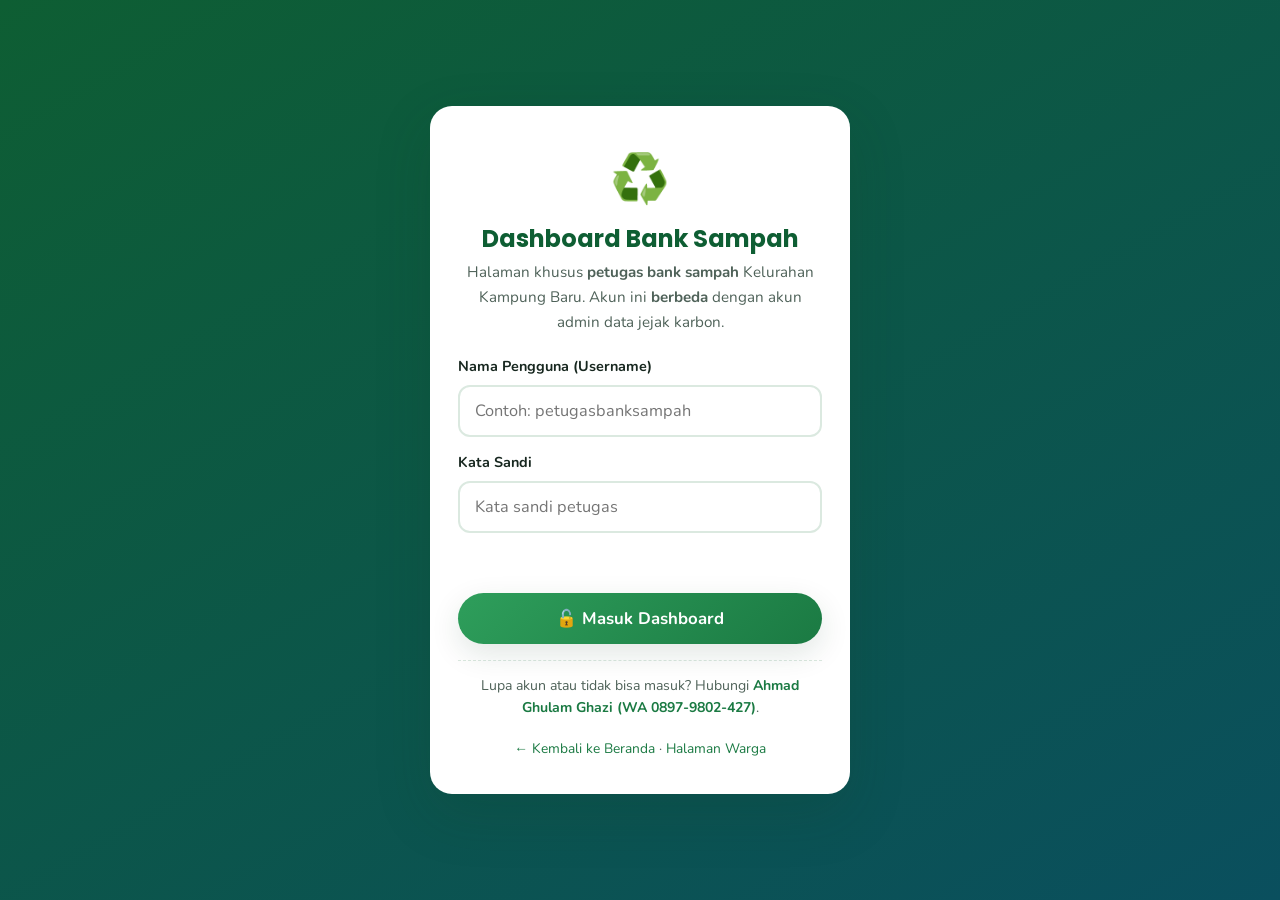
==== commit 576a0c9a: "Ganti bahasa teknis di layar dengan kontak anggota KKN Pengelola & petugas bank sampah cukup menguru" ====
--- a/admin-bank-sampah.html
+++ b/admin-bank-sampah.html
@@ -36,8 +36,13 @@
           <input type="password" id="inputSandi" autocomplete="current-password" placeholder="Kata sandi petugas">
         </div>
         <p class="adm-masuk-pesan" id="pesanMasuk"></p>
-        <button type="submit" class="tombol tombol-penuh">🔓 Masuk Dashboard</button>
+        <button type="submit" class="tombol tombol-penuh" id="btnMasuk">🔓 Masuk Dashboard</button>
       </form>
+
+      <p class="adm-masuk-bantuan">
+        Lupa akun atau tidak bisa masuk? Hubungi
+        <a class="bantuan-wa" href="#" target="_blank" rel="noopener"><span class="bantuan-sebut">anggota KKN</span></a>.
+      </p>
 
       <p class="adm-masuk-bawah">
         <a href="index.html">← Kembali ke Beranda</a> ·
@@ -89,14 +94,21 @@
             <span class="adm-stat-angka" id="statPengajuan">0</span>
             <span class="adm-stat-label">Pengajuan Menunggu</span>
           </div>
+          <div class="adm-stat adm-stat-5">
+            <span class="adm-stat-ikon">📥</span>
+            <span class="adm-stat-angka" id="statSetorWarga">0</span>
+            <span class="adm-stat-label">Setoran Warga Menunggu</span>
+          </div>
         </div>
 
         <!-- Tab -->
         <div class="adm-tab-baris" role="tablist">
           <button type="button" class="adm-tab aktif" data-tab="warga">👥 Data Warga</button>
+          <button type="button" class="adm-tab" data-tab="masuk">📥 Setoran dari Warga <span class="bs-badge bs-badge-merah tersembunyi" id="lencanaSetorWarga">0</span></button>
           <button type="button" class="adm-tab" data-tab="setoran">⚖️ Setoran Sampah</button>
           <button type="button" class="adm-tab" data-tab="pencairan">💵 Pencairan <span class="bs-badge bs-badge-merah tersembunyi" id="lencanaPengajuan">0</span></button>
           <button type="button" class="adm-tab" data-tab="panduan">📖 Cara Pakai</button>
+          <button type="button" class="adm-tab" data-tab="akun">🔐 Akun Petugas</button>
         </div>
 
         <!-- =================== TAB 1: DATA WARGA =================== -->
@@ -233,7 +245,60 @@
           </div>
         </section>
 
-        <!-- =================== TAB 2: SETORAN =================== -->
+        <!-- ============ TAB 2: SETORAN YANG DIISI SENDIRI OLEH WARGA ============ -->
+        <section class="adm-panel" id="panelMasuk">
+          <div class="adm-kotak">
+            <h2 class="adm-kotak-judul">📥 Setoran yang Dicatat Sendiri oleh Warga</h2>
+            <p class="adm-kotak-ket">
+              Warga — baik yang sudah terdaftar maupun belum — bisa mencatat sendiri setorannya
+              lewat halaman <a href="bank-sampah.html#setor" target="_blank" rel="noopener">Bank Sampah</a>
+              beserta <strong>foto bukti sampahnya</strong>. Catatan itu masuk ke sini dan
+              <strong>belum menambah tabungan warga</strong> sampai Anda menyetujuinya.
+              Klik <strong>“👁️ Periksa”</strong> untuk melihat fotonya, menimbang ulang, lalu
+              <strong>menyetujui</strong> atau <strong>menolak</strong>.
+            </p>
+
+            <div class="adm-filter">
+              <div class="adm-filter-judul">🔎 Penyaring Setoran Warga</div>
+              <div class="adm-filter-grid">
+                <div class="adm-field">
+                  <label for="fmCari">Cari</label>
+                  <input type="search" id="fmCari" placeholder="Nama / ID Nasabah / No. HP">
+                </div>
+                <div class="adm-field">
+                  <label for="fmStatus">Status</label>
+                  <select id="fmStatus">
+                    <option value="Menunggu">Menunggu Diperiksa</option>
+                    <option value="">Semua Status</option>
+                    <option value="Disetujui">Disetujui</option>
+                    <option value="Ditolak">Ditolak</option>
+                  </select>
+                </div>
+                <div class="adm-field">
+                  <label for="fmJenis">Jenis Sampah</label>
+                  <select id="fmJenis"><option value="">Semua Jenis</option></select>
+                </div>
+                <div class="adm-field">
+                  <label for="fmUrut">Urutkan</label>
+                  <select id="fmUrut">
+                    <option value="baru">Terbaru</option>
+                    <option value="lama">Terlama</option>
+                    <option value="nama">Nama warga (A → Z)</option>
+                  </select>
+                </div>
+              </div>
+              <div class="adm-filter-aksi">
+                <button type="button" class="tombol tombol-kecil tombol-batal" id="btnResetMasuk">↺ Bersihkan Penyaring</button>
+                <button type="button" class="tombol tombol-kecil tombol-excel" id="btnUnduhMasuk">⬇️ Unduh Excel</button>
+                <span class="adm-filter-info" id="infoJumlahMasuk"></span>
+              </div>
+            </div>
+
+            <div id="tabelMasuk"></div>
+          </div>
+        </section>
+
+        <!-- =================== TAB 3: SETORAN =================== -->
         <section class="adm-panel" id="panelSetoran">
 
           <div class="adm-kotak">
@@ -256,10 +321,15 @@
                 </div>
                 <div class="adm-field">
                   <label for="sJenis">Jenis Sampah <span class="wajib">*</span></label>
-                  <select id="sJenis">
-                    <option value="Kering">Kering — plastik, kertas, kaleng, botol</option>
-                    <option value="Basah">Basah — sisa dapur, sayur, daun</option>
-                  </select>
+                  <!-- Pilihannya diisi js/admin-bank-sampah.js dari
+                       KONFIGURASI.BANK_SAMPAH.JENIS di js/config.js -->
+                  <select id="sJenis"></select>
+                  <small>Harga per kg terisi otomatis mengikuti jenis yang dipilih.</small>
+                </div>
+                <div class="adm-field">
+                  <label for="sJenisLain">Keterangan Lain-lain</label>
+                  <input type="text" id="sJenisLain" placeholder="Contoh: kaleng bekas, besi tua" disabled>
+                  <small>Terbuka hanya bila jenisnya <strong>Lain-lain</strong>. Ikut tersimpan di kolom Catatan.</small>
                 </div>
                 <div class="adm-field">
                   <label for="sHarga">Harga per kg (Rp)</label>
@@ -315,11 +385,7 @@
                 </div>
                 <div class="adm-field">
                   <label for="fsJenis">Jenis Sampah</label>
-                  <select id="fsJenis">
-                    <option value="">Semua Jenis</option>
-                    <option value="Kering">Kering</option>
-                    <option value="Basah">Basah</option>
-                  </select>
+                  <select id="fsJenis"><option value="">Semua Jenis</option></select>
                 </div>
                 <div class="adm-field">
                   <label for="fsStatus">Status Pencairan</label>
@@ -442,12 +508,20 @@
             <ol class="adm-langkah">
               <li><strong>Warga baru mendaftar?</strong> Buka tab <strong>👥 Data Warga</strong>, isi nama
                   (wajib), NIK, alamat, RT/RW, dan No. HP, lalu klik <em>Simpan Data Warga</em>.
-                  Sistem membuatkan ID Nasabah otomatis, misalnya <strong>BS-0001</strong>.</li>
+                  Sistem membuatkan ID Nasabah otomatis, misalnya <strong>BS-0001</strong>.
+                  <em>Warga juga bisa mendaftar sendiri</em> saat mencatat setoran dari HP-nya —
+                  ID Nasabahnya tetap dibuatkan otomatis.</li>
               <li><strong>Catat ID Nasabah di buku tabungan warga.</strong> ID inilah yang mereka
                   pakai untuk mengecek tabungannya sendiri dari HP.</li>
-              <li><strong>Warga menyetor sampah?</strong> Buka tab <strong>⚖️ Setoran Sampah</strong>,
-                  pilih namanya, pilih jenis sampah (kering/basah), isi berat hasil timbangan,
-                  lalu <em>Simpan Setoran</em>. Pendapatan warga dihitung otomatis.</li>
+              <li><strong>Warga mengirim catatan setoran dari HP?</strong> Catatannya masuk ke tab
+                  <strong>📥 Setoran dari Warga</strong> lengkap dengan <strong>foto buktinya</strong>.
+                  Klik <em>👁️ Periksa</em>, cocokkan dengan sampah yang dibawa, timbang, lalu
+                  <em>✅ Setujui</em> — setoran langsung masuk ke tabungan warga.
+                  Kalau tidak sesuai, klik <em>✖️ Tolak</em>.</li>
+              <li><strong>Warga menyetor langsung di sekretariat?</strong> Buka tab
+                  <strong>⚖️ Setoran Sampah</strong>, pilih namanya, pilih jenis sampah
+                  (Botol Plastik, Kardus, Rak Telur, Gelas Plastik, atau Lain-lain), isi berat hasil
+                  timbangan, lalu <em>Simpan Setoran</em>. Pendapatan warga dihitung otomatis.</li>
               <li><strong>Warga mengajukan pencairan?</strong> Pengajuannya masuk ke tab
                   <strong>💵 Pencairan</strong>. Serahkan uangnya, lalu klik
                   <em>✅ Setujui &amp; Tandai Cair</em>.</li>
@@ -495,21 +569,22 @@
             </div>
             <div class="adm-tanya">
               <details>
-                <summary>Sampah Kering vs Sampah Basah</summary>
-                <p><strong>Kering</strong> = plastik, kertas, kardus, kaleng, botol — bisa dijual ke
-                   pengepul dengan harga lebih tinggi. <strong>Basah</strong> = sisa dapur, sayur,
-                   kulit buah, daun — diolah menjadi kompos.</p>
+                <summary>Jenis sampah yang diterima</summary>
+                <p>Bank sampah Kampung Baru menerima <strong>Botol Plastik</strong>,
+                   <strong>Kardus</strong>, <strong>Rak Telur</strong>, <strong>Gelas Plastik</strong>,
+                   dan <strong>Lain-lain</strong> (kaleng, besi, kertas, dsb. — keterangannya ditulis
+                   di kolom tersendiri). Setiap jenis punya harga per kg sendiri yang terisi otomatis.</p>
               </details>
             </div>
             <div class="adm-tanya">
               <details>
-                <summary>Kenapa data saya hilang setelah ganti HP/laptop?</summary>
-                <p id="panduanSumber">
-                  Kemungkinan penyimpanan Google Sheets belum diaktifkan, sehingga data hanya
-                  tersimpan di perangkat yang dipakai mengisi. Minta bantuan pengelola website
-                  untuk mengisi <strong>BANK_SAMPAH.APPS_SCRIPT_URL</strong> di berkas
-                  <strong>js/config.js</strong>.
-                </p>
+                <summary>Setoran dari Warga (menunggu persetujuan)</summary>
+                <p>Setoran yang <strong>dicatat sendiri oleh warga</strong> dari HP-nya
+                   <strong>belum menambah tabungan</strong> siapa pun. Angka berat yang mereka isi
+                   hanya <em>perkiraan</em>, dan fotonya perlu Anda periksa dulu. Baru setelah Anda
+                   klik <strong>✅ Setujui</strong> (dengan berat hasil timbangan yang sebenarnya),
+                   catatan itu berubah menjadi setoran resmi di tab
+                   <strong>⚖️ Setoran Sampah</strong>.</p>
               </details>
             </div>
 
@@ -517,10 +592,208 @@
             <p>
               Akun dashboard ini <strong>terpisah</strong> dari akun admin data jejak karbon —
               petugas bank sampah tidak bisa membuka data karbon, dan sebaliknya.
-              Ganti nama pengguna &amp; kata sandi secara berkala lewat berkas
-              <strong>js/config.js</strong> bagian <strong>BANK_SAMPAH.ADMIN</strong>.
-              Selalu klik <strong>🚪 Keluar</strong> bila memakai perangkat bersama.
-            </p>
+              Nama pengguna &amp; kata sandinya bisa Anda ganti sendiri kapan saja lewat tab
+              <strong>🔐 Akun Petugas</strong>. Gantilah segera kalau ada petugas lama yang
+              sudah tidak bertugas lagi.
+            </p>
+
+            <h3>🆘 Kalau Ada Yang Tidak Beres</h3>
+            <p>
+              Tugas petugas cukup <strong>mengelola data warga</strong> — urusan sistem webnya
+              bukan tanggung jawab Anda. Kalau dashboard tiba-tiba error, datanya tidak muncul,
+              tidak bisa masuk, lupa kata sandi, atau ingin menambah jenis sampah baru:
+              <strong>jangan mengubah apa pun</strong>, cukup hubungi anggota KKN di bawah ini.
+            </p>
+            <div class="adm-bantuan-kartu">
+              <span class="adm-bantuan-ikon">👨‍💻</span>
+              <div>
+                <div class="adm-bantuan-nama bantuan-nama">—</div>
+                <div class="adm-bantuan-peran bantuan-peran">Anggota KKN</div>
+              </div>
+              <a class="tombol tombol-wa bantuan-wa" href="#" target="_blank" rel="noopener">💬 Chat WhatsApp</a>
+            </div>
+            <p>
+              Saat menghubungi, sebutkan <strong>tulisan apa yang muncul di layar</strong> dan
+              apa yang sedang Anda kerjakan waktu itu — supaya lebih cepat ditangani.
+              Data yang sudah tersimpan <strong>tidak hilang</strong> walaupun layarnya error.
+            </p>
+          </div>
+        </section>
+
+        <!-- =================== TAB 6: AKUN PETUGAS =================== -->
+        <section class="adm-panel" id="panelAkun">
+          <div class="adm-kotak">
+            <h2 class="adm-kotak-judul">🔐 Ganti Nama Pengguna &amp; Kata Sandi</h2>
+            <p class="adm-kotak-ket">
+              Halaman ini untuk mengganti akun yang dipakai <strong>masuk ke dashboard ini</strong>.
+              Demi keamanan, Anda wajib memasukkan <strong>nama pengguna dan kata sandi yang sekarang</strong>
+              lebih dulu — supaya orang yang kebetulan menemukan layar ini dalam keadaan terbuka
+              tidak bisa mengambil alih akun Anda.
+            </p>
+
+            <div class="adm-akun-sekarang">
+              <span class="adm-akun-ikon">👤</span>
+              <div class="adm-akun-isi">
+                <div class="adm-akun-label">Nama pengguna yang sedang berlaku</div>
+                <div class="adm-akun-nama" id="akunNamaSekarang">—</div>
+                <div class="adm-akun-ket" id="akunKetSekarang">Memeriksa akun…</div>
+              </div>
+            </div>
+
+            <form id="formAkun" novalidate autocomplete="off">
+
+              <h3 class="adm-akun-judul">1️⃣ Buktikan dulu ini benar-benar Anda</h3>
+              <div class="adm-form-grid">
+                <div class="adm-field">
+                  <label for="akUserLama">Nama Pengguna Sekarang <span class="wajib">*</span></label>
+                  <input type="text" id="akUserLama" autocomplete="username"
+                         placeholder="Nama pengguna yang dipakai tadi saat masuk">
+                </div>
+                <div class="adm-field">
+                  <label for="akSandiLama">Kata Sandi Sekarang <span class="wajib">*</span></label>
+                  <div class="adm-sandi">
+                    <input type="password" id="akSandiLama" autocomplete="current-password"
+                           placeholder="Kata sandi yang berlaku sekarang">
+                    <button type="button" class="adm-sandi-lihat" data-lihat="akSandiLama"
+                            aria-label="Tampilkan kata sandi">👁️</button>
+                  </div>
+                </div>
+              </div>
+
+              <h3 class="adm-akun-judul">2️⃣ Akun baru yang Anda inginkan</h3>
+              <div class="adm-form-grid">
+                <div class="adm-field">
+                  <label for="akUserBaru">Nama Pengguna Baru <span class="wajib">*</span></label>
+                  <input type="text" id="akUserBaru" autocomplete="off" spellcheck="false"
+                         placeholder="Contoh: petugasbanksampah2026">
+                  <small>4–32 huruf. Boleh huruf, angka, titik, garis bawah (_), dan strip (-) — tanpa spasi.</small>
+                </div>
+                <div class="adm-field">
+                  <label for="akSandiBaru">Kata Sandi Baru <span class="wajib">*</span></label>
+                  <div class="adm-sandi">
+                    <input type="password" id="akSandiBaru" autocomplete="new-password"
+                           placeholder="Minimal 8 huruf/angka">
+                    <button type="button" class="adm-sandi-lihat" data-lihat="akSandiBaru"
+                            aria-label="Tampilkan kata sandi">👁️</button>
+                  </div>
+                  <small class="adm-sandi-nilai" id="akNilaiSandi"></small>
+                </div>
+                <div class="adm-field">
+                  <label for="akUlangi">Ulangi Kata Sandi Baru <span class="wajib">*</span></label>
+                  <div class="adm-sandi">
+                    <input type="password" id="akUlangi" autocomplete="new-password"
+                           placeholder="Ketik ulang kata sandi baru">
+                    <button type="button" class="adm-sandi-lihat" data-lihat="akUlangi"
+                            aria-label="Tampilkan kata sandi">👁️</button>
+                  </div>
+                  <small id="akCocokSandi"></small>
+                </div>
+              </div>
+
+              <div class="adm-catatan">
+                <strong>📌 Tolong dicatat sebelum menyimpan:</strong> tuliskan akun barunya di tempat
+                yang aman. Kata sandi disimpan dalam bentuk acak (tidak bisa dibaca siapa pun,
+                termasuk yang membuat aplikasi ini), jadi <strong>tidak ada yang bisa
+                memberitahukannya kembali kalau lupa</strong>. Kalau sampai lupa, hubungi
+                <span class="bantuan-sebut">anggota KKN</span> untuk mengembalikan akunnya ke awal —
+                data warga, setoran, dan pencairan tidak ada yang hilang.
+              </div>
+
+              <p class="adm-akun-pesan tersembunyi" id="akPesan" role="alert"></p>
+
+              <div class="adm-form-aksi">
+                <button type="submit" class="tombol" id="btnSimpanAkun">🔐 Simpan Akun Baru</button>
+                <button type="button" class="tombol tombol-kecil tombol-batal" id="btnBatalAkun">↺ Bersihkan Isian</button>
+              </div>
+            </form>
+
+            <!-- Muncul hanya setelah akun berhasil diganti -->
+            <div class="adm-akun-berhasil tersembunyi" id="akBerhasil">
+              <h3>✅ Akun petugas berhasil diganti</h3>
+              <p id="akBerhasilPesan"></p>
+              <ul class="adm-akun-ringkas">
+                <li>Nama pengguna baru: <strong id="akBerhasilUser">—</strong></li>
+                <li>Kata sandi baru: <strong>(tersimpan dalam bentuk acak — tidak ditampilkan)</strong></li>
+              </ul>
+              <p class="adm-akun-ingat">
+                Silakan coba keluar lalu masuk lagi memakai akun yang baru, supaya Anda yakin
+                akun tersebut sudah benar-benar berlaku.
+              </p>
+              <div class="adm-form-aksi">
+                <button type="button" class="tombol" id="btnKeluarAkun">🚪 Keluar &amp; Masuk Ulang Sekarang</button>
+                <button type="button" class="tombol tombol-kecil tombol-batal" id="btnGantiLagi">Ganti Lagi</button>
+              </div>
+            </div>
+          </div>
+
+          <div class="adm-kotak">
+            <h2 class="adm-kotak-judul">❓ Pertanyaan yang Sering Muncul</h2>
+            <div class="adm-tanya">
+              <details>
+                <summary>Apakah akun baru langsung berlaku di HP/laptop lain?</summary>
+                <p>Ya. Begitu tersimpan, akun barunya <strong>langsung berlaku di semua HP dan
+                   laptop</strong> yang dipakai membuka dashboard ini.</p>
+                <p>Kalau pada kotak keterangan di atas tertulis bahwa akunnya <em>hanya berlaku di
+                   perangkat ini</em>, berarti ada yang perlu dibereskan pada sistemnya. Anda tidak
+                   perlu memperbaikinya sendiri — cukup hubungi
+                   <span class="bantuan-sebut">anggota KKN</span>, lalu ganti akunnya sekali lagi
+                   sesudah dibereskan.</p>
+              </details>
+            </div>
+            <div class="adm-tanya">
+              <details>
+                <summary>Apakah kata sandi lama masih bisa dipakai?</summary>
+                <p><strong>Tidak.</strong> Begitu penggantian berhasil, kata sandi lama langsung
+                   tidak berlaku. Kalau ada yang masih mencoba masuk dengan akun lama, dia akan
+                   mendapat pesan “nama pengguna atau kata sandi salah”.</p>
+              </details>
+            </div>
+            <div class="adm-tanya">
+              <details>
+                <summary>Bagaimana kalau saya lupa kata sandi baru?</summary>
+                <p>Kata sandi disimpan dalam bentuk acak, sehingga <strong>tidak ada seorang pun
+                   yang bisa membacanya kembali</strong> — termasuk yang membuat aplikasi ini.
+                   Jadi kalau sampai lupa, akunnya perlu dikembalikan ke akun awal.</p>
+                <p>Hubungi <span class="bantuan-sebut">anggota KKN</span> untuk mengembalikannya.
+                   Seluruh <strong>data warga, setoran, dan pencairan tetap aman</strong> —
+                   tidak ada satu pun yang hilang.</p>
+              </details>
+            </div>
+            <div class="adm-tanya">
+              <details>
+                <summary>Apakah warga ikut terpengaruh?</summary>
+                <p>Tidak sama sekali. Halaman warga (<em>Cek Bank Sampah</em>) tidak memakai
+                   nama pengguna maupun kata sandi — warga cukup memasukkan ID Nasabahnya.</p>
+              </details>
+            </div>
+            <div class="adm-tanya">
+              <details>
+                <summary>Dashboard bermasalah — datanya tidak muncul atau tidak bisa masuk?</summary>
+                <p>Tenang, <strong>data yang sudah tersimpan tidak hilang</strong>. Coba dulu tekan
+                   tombol <strong>↻ Muat Ulang</strong> di pojok kanan atas, atau tutup lalu buka
+                   kembali halaman ini.</p>
+                <p>Kalau masih bermasalah, <strong>jangan mengubah apa pun</strong> — cukup hubungi
+                   <span class="bantuan-sebut">anggota KKN</span> dan sebutkan tulisan apa yang
+                   muncul di layar. Urusan sistemnya biar beliau yang menangani.</p>
+              </details>
+            </div>
+          </div>
+
+          <div class="adm-kotak adm-bantuan-kotak">
+            <h2 class="adm-kotak-judul">🆘 Butuh Bantuan?</h2>
+            <p class="adm-kotak-ket">
+              Tugas Anda cukup <strong>mengelola data warga</strong>. Urusan sistem webnya —
+              termasuk kalau ada yang error, lupa kata sandi, atau ingin menambah jenis sampah
+              baru — ditangani oleh anggota KKN di bawah ini.
+            </p>
+            <div class="adm-bantuan-kartu">
+              <span class="adm-bantuan-ikon">👨‍💻</span>
+              <div>
+                <div class="adm-bantuan-nama bantuan-nama">—</div>
+                <div class="adm-bantuan-peran bantuan-peran">Anggota KKN</div>
+              </div>
+              <a class="tombol tombol-wa bantuan-wa" href="#" target="_blank" rel="noopener">💬 Chat WhatsApp</a>
+            </div>
           </div>
         </section>
 
@@ -538,11 +811,72 @@
     </div>
   </div>
 
+  <!-- ============ MODAL PERIKSA SETORAN YANG DIKIRIM WARGA ============ -->
+  <div id="modalMasuk" class="modal" aria-hidden="true" role="dialog" aria-modal="true" aria-labelledby="modalMasukJudul">
+    <div class="modal-latar" id="modalMasukLatar"></div>
+    <div class="modal-kotak adm-modal-kotak">
+      <button class="modal-tutup" id="modalMasukTutup" aria-label="Tutup">&times;</button>
+      <h3 class="modal-judul" id="modalMasukJudul">Periksa Setoran Warga</h3>
+
+      <div id="modalMasukIsi"></div>
+
+      <div class="adm-setuju-kotak" id="modalMasukAksi">
+        <h4 class="adm-setuju-judul">✅ Setujui &amp; Masukkan ke Tabungan Warga</h4>
+        <p class="adm-setuju-ket">
+          Timbang dulu sampahnya, lalu isi <strong>berat sebenarnya</strong> di bawah.
+          Angka dari warga hanya perkiraan. Setelah disetujui, setoran ini langsung
+          menambah tabungan warga tersebut.
+        </p>
+
+        <div class="adm-form-grid adm-form-grid-3">
+          <div class="adm-field">
+            <label for="mBerat">Berat Hasil Timbangan (kg)</label>
+            <input type="number" id="mBerat" min="0" step="0.1" inputmode="decimal">
+          </div>
+          <div class="adm-field">
+            <label for="mKantong">Jumlah Kantong</label>
+            <input type="number" id="mKantong" min="0" step="1" inputmode="numeric">
+          </div>
+          <div class="adm-field">
+            <label for="mHarga">Harga per kg (Rp)</label>
+            <input type="number" id="mHarga" min="0" step="100" inputmode="numeric">
+          </div>
+          <div class="adm-field">
+            <label for="mTanggal">Tanggal Setor</label>
+            <input type="date" id="mTanggal">
+          </div>
+          <div class="adm-field adm-field-lebar">
+            <label for="mCatatan">Catatan Petugas</label>
+            <input type="text" id="mCatatan" placeholder="Contoh: sudah ditimbang ulang, botol dalam keadaan bersih">
+          </div>
+        </div>
+
+        <div class="adm-hitung">
+          <div>
+            <div class="adm-hitung-label">Berat yang dipakai</div>
+            <div class="adm-hitung-nilai" id="mHitungBerat">0 kg</div>
+          </div>
+          <div>
+            <div class="adm-hitung-label">Pendapatan untuk warga</div>
+            <div class="adm-hitung-nilai" id="mHitungRp">Rp 0</div>
+          </div>
+        </div>
+
+        <div class="adm-form-aksi">
+          <button type="button" class="tombol" id="btnSetujuiMasuk">✅ Setujui &amp; Masukkan ke Tabungan</button>
+          <button type="button" class="tombol tombol-kecil tombol-batal" id="btnTolakMasuk">✖️ Tolak Setoran</button>
+        </div>
+      </div>
+    </div>
+  </div>
+
   <div id="toast" class="toast" role="status" aria-live="polite"></div>
 
   <script src="js/config.js"></script>
+  <script src="js/bantuan.js"></script>
   <script src="js/xlsx-export.js"></script>
   <script src="js/bank-sampah-storage.js"></script>
+  <script src="js/bank-sampah-akun.js"></script>
   <script src="js/admin-bank-sampah.js"></script>
 </body>
 </html>
--- a/css/styles.css
+++ b/css/styles.css
@@ -280,11 +280,103 @@
 .cta-bank-ikon { font-size: 3rem; line-height: 1; }
 .cta-bank-teks h2 { font-size: clamp(1.25rem, 4vw, 1.7rem); color: #fff; margin-bottom: 8px; }
 .cta-bank-teks p { color: #d3ecdd; font-size: .98rem; }
+.cta-bank-teks p + p { margin-top: 8px; }
 .cta-bank-teks strong { color: var(--kuning); }
 .cta-bank-tombol { white-space: nowrap; }
+.cta-bank-aksi { display: flex; flex-direction: column; gap: 9px; align-items: center; }
+.cta-bank-tombol-alt {
+  background: rgba(255,255,255,.16); border: 1px solid rgba(255,255,255,.34); box-shadow: none;
+}
+.cta-bank-tombol-alt:hover { background: rgba(255,255,255,.26); }
 
 @media (min-width: 820px) {
   .cta-bank { grid-template-columns: auto 1fr auto; text-align: left; gap: 24px; padding: 30px 34px; }
+  .cta-bank-aksi { align-items: stretch; }
+}
+
+/* ======================= PETA LOKASI BANK SAMPAH ========================= */
+.peta-grid { display: grid; grid-template-columns: 1fr; gap: 20px; }
+
+/* --- Bingkai peta (iframe Google Maps) --- */
+.peta-bingkai {
+  position: relative; min-width: 0; height: clamp(300px, 62vw, 430px);
+  border-radius: var(--radius); overflow: hidden; border: 1px solid var(--garis);
+  background: var(--hijau-muda); box-shadow: var(--bayang);
+}
+.peta-bingkai iframe {
+  position: absolute; inset: 0; width: 100%; height: 100%; border: 0; display: block;
+}
+/* Label kecil yang mengambang di atas peta (tidak menghalangi geser peta) */
+.peta-pin {
+  position: absolute; top: 14px; left: 14px; z-index: 2; pointer-events: none;
+  display: inline-flex; align-items: center; gap: 7px; max-width: calc(100% - 28px);
+  background: rgba(255,255,255,.94); color: var(--hijau-tua);
+  border-radius: 999px; padding: 8px 15px; box-shadow: var(--bayang-sm);
+  font-weight: 800; font-size: .84rem; line-height: 1.3;
+}
+.peta-pin-titik {
+  width: 9px; height: 9px; border-radius: 50%; background: var(--merah); flex-shrink: 0;
+  box-shadow: 0 0 0 4px rgba(229,85,46,.25); animation: denyut 2s ease-in-out infinite;
+}
+
+/* --- Kartu keterangan di samping peta --- */
+.peta-info {
+  position: relative; overflow: hidden;
+  background: linear-gradient(150deg, #0e5e33, #0a4f5e); color: #fff;
+  border-radius: var(--radius); padding: 26px 24px; box-shadow: var(--bayang);
+  display: flex; flex-direction: column; gap: 18px;
+}
+.peta-info::before {
+  content: ""; position: absolute; top: 0; left: 0; width: 100%; height: 5px;
+  background: linear-gradient(90deg, var(--kuning), var(--hijau-terang), var(--biru-terang));
+}
+.peta-info-atas { display: flex; align-items: center; gap: 14px; }
+.peta-info-ikon {
+  width: 54px; height: 54px; flex-shrink: 0; border-radius: 16px;
+  background: rgba(255,255,255,.16); border: 1px solid rgba(255,255,255,.28);
+  display: flex; align-items: center; justify-content: center; font-size: 1.7rem;
+}
+.peta-info-judul { color: #fff; font-size: 1.25rem; margin-bottom: 6px; }
+.peta-lencana {
+  display: inline-flex; align-items: center; gap: 6px; border-radius: 999px;
+  background: rgba(255,210,63,.16); border: 1px solid rgba(255,210,63,.45);
+  color: var(--kuning); font-size: .78rem; font-weight: 800; padding: 4px 12px;
+}
+
+.peta-daftar { list-style: none; padding: 0; display: grid; gap: 13px; }
+.peta-daftar li { display: grid; grid-template-columns: 36px 1fr; gap: 12px; align-items: start; }
+.peta-daftar-ikon {
+  width: 36px; height: 36px; border-radius: 11px; background: rgba(255,255,255,.13);
+  display: flex; align-items: center; justify-content: center; font-size: 1.05rem;
+}
+.peta-daftar-label {
+  display: block; font-size: .73rem; font-weight: 800; letter-spacing: .5px;
+  text-transform: uppercase; color: #a8d8bd;
+}
+.peta-daftar-isi { display: block; font-size: .97rem; font-weight: 700; color: #fff; line-height: 1.5; word-break: break-word; }
+.peta-daftar-isi a { color: #fff; border-bottom: 1px dashed rgba(255,255,255,.55); }
+.peta-daftar-isi a:hover { color: var(--kuning); border-bottom-color: var(--kuning); }
+.peta-daftar-isi small { display: block; font-weight: 600; font-size: .84rem; color: #bfe0cd; }
+
+.peta-aksi { display: grid; gap: 10px; margin-top: auto; }
+.peta-aksi .tombol { font-size: .98rem; padding: 13px 18px; }
+.tombol-wa { background: linear-gradient(135deg, #37d16a, #128c4b); box-shadow: 0 12px 28px rgba(18,140,75,.32); }
+.tombol-peta {
+  background: rgba(255,255,255,.14); border: 1px solid rgba(255,255,255,.34); box-shadow: none;
+  font-size: .98rem;
+}
+.tombol-peta:hover { background: rgba(255,255,255,.24); }
+
+/* --- Catatan patokan di bawah peta --- */
+.peta-catatan {
+  margin-top: 18px; background: #fff8e6; border: 1px solid #ffd98a; border-left: 5px solid var(--oranye);
+  border-radius: var(--radius-sm); padding: 14px 18px; color: #7a5608; font-size: .95rem;
+}
+.peta-catatan strong { color: #6a4a06; }
+
+@media (min-width: 920px) {
+  .peta-grid { grid-template-columns: 1.55fr 1fr; align-items: stretch; }
+  .peta-bingkai { height: 100%; min-height: 460px; }
 }
 
 /* ================================ FORM =================================== */
--- a/css/bank-sampah.css
+++ b/css/bank-sampah.css
@@ -122,9 +122,13 @@
 }
 
 .bs-jenis-grid { display: grid; grid-template-columns: 1fr; gap: 14px; }
-.bs-jenis { border: 2px solid var(--garis); border-radius: var(--radius-sm); padding: 18px 16px; }
+.bs-jenis {
+  border: 2px solid var(--garis); border-radius: var(--radius-sm); padding: 18px 16px;
+  background: linear-gradient(160deg, #f7fcf9, #eef7f1);
+}
 .bs-jenis-kering { border-color: #9fd7f3; background: linear-gradient(160deg, #f2fbff, #e6f5fd); }
 .bs-jenis-basah { border-color: #cbdba0; background: linear-gradient(160deg, #f8fcef, #eef7e0); }
+.bs-jenis-sepi { opacity: .6; }
 .bs-jenis-ikon { font-size: 2rem; }
 .bs-jenis-nama { font-family: 'Poppins', sans-serif; font-weight: 800; font-size: 1.1rem; color: var(--tinta); }
 .bs-jenis-ket { font-size: .84rem; color: var(--tinta-lembut); margin-bottom: 12px; }
@@ -136,6 +140,7 @@
 .bs-jenis-baris strong { font-family: 'Poppins', sans-serif; color: var(--tinta); }
 
 @media (min-width: 620px) { .bs-jenis-grid { grid-template-columns: 1fr 1fr; } }
+@media (min-width: 960px) { .bs-jenis-grid { grid-template-columns: repeat(3, 1fr); } }
 
 /* ------------------------------ Pendapatan ------------------------------- */
 .bs-uang-grid { display: grid; grid-template-columns: 1fr; gap: 12px; }
@@ -166,6 +171,56 @@
 }
 .tombol-nonaktif:hover { transform: none; filter: none; }
 .bs-cair-catatan { font-size: .84rem; color: var(--tinta-lembut); margin-top: 12px; }
+.bs-cair-catatan strong { color: var(--tinta); }
+
+/* ---------- Modal pengajuan pencairan lewat WhatsApp (warga) ---------- */
+.bs-cair-modal { max-width: 560px; }
+.bs-cair-modal .modal-ikon { animation: none; }
+
+.bs-cair-tujuan {
+  display: flex; align-items: center; gap: 14px; text-align: left;
+  background: #f2fbf5; border: 1px solid #b9e6cb; border-radius: var(--radius-sm);
+  padding: 13px 15px; margin-bottom: 12px;
+}
+.bs-cair-tujuan-ikon {
+  width: 46px; height: 46px; flex-shrink: 0; border-radius: 50%; font-size: 1.35rem;
+  background: linear-gradient(135deg, #37d16a, #128c4b); color: #fff;
+  display: flex; align-items: center; justify-content: center;
+}
+.bs-cair-tujuan strong { display: block; font-size: 1rem; color: var(--tinta); line-height: 1.35; }
+.bs-cair-tujuan-no { font-weight: 800; color: #128c4b; letter-spacing: .4px; }
+
+.bs-cair-nominal {
+  background: linear-gradient(135deg, #f4a300, #e5552e); color: #fff; text-align: center;
+  border-radius: var(--radius-sm); padding: 14px 16px; margin-bottom: 14px;
+  box-shadow: 0 10px 24px rgba(229,85,46,.24);
+}
+.bs-cair-nominal .bs-label-kecil { color: rgba(255,255,255,.9); }
+.bs-cair-nominal strong {
+  font-family: 'Poppins', sans-serif; font-weight: 800;
+  font-size: clamp(1.5rem, 7vw, 1.9rem); line-height: 1.25;
+}
+
+.bs-cair-pratinjau {
+  text-align: left; background: #fbfefc; border: 1px solid var(--garis);
+  border-radius: var(--radius-sm); margin-bottom: 16px; overflow: hidden;
+}
+.bs-cair-pratinjau summary {
+  cursor: pointer; padding: 12px 15px; font-weight: 700; font-size: .92rem; color: var(--hijau-tua);
+}
+.bs-cair-pratinjau summary:hover { background: var(--hijau-muda); }
+.bs-cair-pratinjau[open] summary { border-bottom: 1px dashed var(--garis); }
+.bs-cair-pratinjau pre {
+  margin: 0; padding: 14px 15px; max-height: 260px; overflow: auto;
+  font-family: inherit; font-size: .86rem; line-height: 1.65; color: var(--tinta-lembut);
+  white-space: pre-wrap; word-break: break-word; -webkit-overflow-scrolling: touch;
+}
+
+.tombol-salin {
+  background: linear-gradient(135deg, #8a97a0, #6c7a83); box-shadow: var(--bayang-sm);
+  font-size: .95rem; padding: 11px 22px; margin-top: 10px;
+}
+.bs-cair-modal-catatan { font-size: .84rem; color: var(--tinta-lembut); margin-top: 14px; }
 
 /* -------------------------------- Tabel ---------------------------------- */
 .bs-tabel-wadah {
@@ -178,8 +233,165 @@
 .bs-tabel tbody tr:nth-child(even) { background: #f5faf6; }
 .bs-tabel tbody tr:hover { background: var(--hijau-muda); }
 .bs-tabel tbody tr:last-child td { border-bottom: none; }
+.bs-tabel td .bs-badge + .bs-badge { margin-left: 5px; }
+
+/* Kolom catatan boleh turun baris — kalau tidak, tabelnya jadi sangat lebar. */
+.bs-tabel td.bs-tabel-catatan {
+  white-space: normal; min-width: 150px; max-width: 260px;
+  font-size: .82rem; color: var(--tinta-lembut);
+}
+
+/* ---------------- Riwayat gabungan (petugas + catatan warga) -------------- */
+.bs-riwayat-info {
+  background: #fff8e6; border: 1px solid #f3dfae; border-radius: var(--radius-sm);
+  color: #7a5406; font-size: .87rem; line-height: 1.6; padding: 11px 14px; margin-bottom: 12px;
+}
+.bs-riwayat-ket {
+  font-size: .8rem; color: var(--tinta-lembut); line-height: 2.1; margin-top: 12px;
+}
+.bs-riwayat-asal {
+  display: block; font-size: .72rem; font-weight: 700;
+  color: var(--tinta-lembut); margin-top: 2px;
+}
+.bs-riwayat-perkiraan { color: var(--tinta-lembut); font-style: italic; }
+
+/* Petunjuk geser — hanya perlu di layar sempit, saat tabelnya terpotong. */
+.bs-tabel-geser { display: none; font-size: .8rem; color: var(--tinta-lembut); margin-bottom: 8px; }
+@media (max-width: 760px) { .bs-tabel-geser { display: block; } }
+
+/* Baris yang belum menjadi tabungan resmi diberi warna berbeda supaya
+ * warga langsung paham nilainya masih perkiraan / tidak jadi. */
+.bs-tabel tbody tr.bs-baris-menunggu,
+.bs-tabel tbody tr.bs-baris-menunggu:nth-child(even) { background: #fffbf0; }
+.bs-tabel tbody tr.bs-baris-ditolak,
+.bs-tabel tbody tr.bs-baris-ditolak:nth-child(even) { background: #fdf4f1; }
+.bs-tabel tbody tr.bs-baris-menunggu:hover,
+.bs-tabel tbody tr.bs-baris-ditolak:hover { background: var(--hijau-muda); }
 
 .bs-hasil-aksi { text-align: center; margin: 6px 0 10px; }
+
+/* ==========================================================================
+ *  FORMULIR "CATAT SETORAN SAMPAH"  (diisi sendiri oleh warga)
+ * ======================================================================== */
+.bs-setor-kotak {
+  background: var(--putih); border: 1px solid var(--garis); border-radius: var(--radius);
+  box-shadow: var(--bayang); padding: 8px 20px 26px; margin-top: 22px;
+}
+
+.bs-set-blok { border: none; padding: 18px 0 4px; margin: 0; border-top: 1px dashed var(--garis); }
+.bs-set-blok:first-of-type { border-top: none; }
+.bs-set-legend {
+  font-family: 'Poppins', sans-serif; font-weight: 800; font-size: 1.05rem;
+  color: var(--hijau-tua); padding: 0; margin-bottom: 4px;
+}
+.bs-set-ket { color: var(--tinta-lembut); font-size: .9rem; margin: 6px 0 14px; }
+.bs-set-ket strong { color: var(--tinta); }
+
+.bs-set-grid { display: grid; grid-template-columns: 1fr 1fr; gap: 14px; margin-top: 14px; }
+.bs-set-lebar { grid-column: 1 / -1; }
+.bs-set-field { display: flex; flex-direction: column; gap: 5px; }
+.bs-set-field label { font-weight: 700; font-size: .92rem; color: var(--tinta); }
+.bs-set-field input {
+  padding: 12px 14px; border: 2px solid var(--garis); border-radius: var(--radius-sm);
+  font-size: 1rem; font-family: inherit; background: #fbfefc; color: var(--tinta); width: 100%;
+}
+.bs-set-field input:focus {
+  outline: none; border-color: var(--hijau-terang); background: #fff;
+  box-shadow: 0 0 0 3px rgba(46,158,91,.15);
+}
+.bs-set-field small { font-size: .82rem; color: var(--tinta-lembut); line-height: 1.5; }
+.bs-set-gabung { display: flex; gap: 8px; align-items: stretch; }
+.bs-set-gabung input { flex: 1; }
+.bs-set-gabung .tombol { flex-shrink: 0; }
+
+.bs-set-info {
+  background: var(--hijau-muda); color: var(--hijau-tua); border-radius: var(--radius-sm);
+  padding: 12px 15px; font-size: .9rem; margin-top: 14px; line-height: 1.6;
+}
+.bs-set-catatan { font-size: .85rem; color: var(--tinta-lembut); margin-top: 14px; text-align: center; }
+.bs-set-catatan strong { color: var(--tinta); }
+
+/* --------------------- Pilihan "sudah / belum terdaftar" ------------------ */
+.bs-pilih-baris { display: grid; grid-template-columns: 1fr; gap: 10px; margin: 12px 0 4px; }
+.bs-pilih-kartu { display: block; cursor: pointer; }
+.bs-pilih-kartu input { position: absolute; opacity: 0; width: 0; height: 0; }
+.bs-pilih-isi {
+  display: block; border: 2px solid var(--garis); border-radius: var(--radius-sm);
+  padding: 13px 15px; background: #fbfefc; transition: var(--trans);
+}
+.bs-pilih-isi strong { display: block; color: var(--tinta); font-size: .98rem; }
+.bs-pilih-isi small { display: block; color: var(--tinta-lembut); font-size: .83rem; margin-top: 3px; line-height: 1.5; }
+.bs-pilih-kartu:hover .bs-pilih-isi { border-color: var(--hijau-terang); }
+.bs-pilih-kartu input:checked + .bs-pilih-isi {
+  border-color: var(--hijau-terang); background: var(--hijau-muda);
+  box-shadow: 0 0 0 3px rgba(46,158,91,.15);
+}
+.bs-pilih-kartu input:focus-visible + .bs-pilih-isi { outline: 3px solid var(--kuning); outline-offset: 2px; }
+
+@media (min-width: 620px) { .bs-pilih-baris { grid-template-columns: 1fr 1fr; } }
+
+/* ------------------------ Kartu pilihan jenis sampah --------------------- */
+.bs-jenis-pilih { display: grid; grid-template-columns: 1fr 1fr; gap: 10px; margin-bottom: 4px; }
+.bs-jenis-kartu { display: block; cursor: pointer; }
+.bs-jenis-kartu input { position: absolute; opacity: 0; width: 0; height: 0; }
+.bs-jenis-kartu-isi {
+  display: block; height: 100%; border: 2px solid var(--garis); border-radius: var(--radius-sm);
+  padding: 14px 12px; background: #fbfefc; text-align: center; transition: var(--trans);
+}
+.bs-jenis-kartu-ikon { display: block; font-size: 1.9rem; line-height: 1.2; }
+.bs-jenis-kartu-isi strong {
+  display: block; font-family: 'Poppins', sans-serif; font-size: .95rem;
+  color: var(--tinta); margin-top: 4px;
+}
+.bs-jenis-kartu-isi small {
+  display: block; font-size: .78rem; color: var(--tinta-lembut); line-height: 1.45; margin-top: 4px;
+}
+.bs-jenis-kartu-harga {
+  display: inline-block; margin-top: 8px; font-weight: 800; font-size: .82rem;
+  color: var(--hijau-tua); background: var(--hijau-muda); border-radius: 999px; padding: 3px 11px;
+}
+.bs-jenis-kartu:hover .bs-jenis-kartu-isi { border-color: var(--hijau-terang); transform: translateY(-2px); }
+.bs-jenis-kartu input:checked + .bs-jenis-kartu-isi {
+  border-color: var(--hijau-terang); background: linear-gradient(160deg, #f2fbf5, #e4f5ea);
+  box-shadow: 0 0 0 3px rgba(46,158,91,.16);
+}
+.bs-jenis-kartu input:checked + .bs-jenis-kartu-isi .bs-jenis-kartu-harga { background: #fff; }
+.bs-jenis-kartu input:focus-visible + .bs-jenis-kartu-isi { outline: 3px solid var(--kuning); outline-offset: 2px; }
+
+@media (min-width: 700px) { .bs-jenis-pilih { grid-template-columns: repeat(3, 1fr); } }
+
+/* ------------------------------- Foto bukti ------------------------------ */
+.bs-foto-pilih {
+  display: flex; align-items: center; gap: 14px; cursor: pointer;
+  border: 2px dashed var(--hijau-terang); border-radius: var(--radius-sm);
+  padding: 18px 16px; background: #f6fdf8; transition: var(--trans);
+}
+.bs-foto-pilih:hover { background: var(--hijau-muda); transform: translateY(-2px); }
+.bs-foto-pilih input[type="file"] { position: absolute; opacity: 0; width: 0; height: 0; }
+.bs-foto-ikon { font-size: 2.2rem; flex-shrink: 0; }
+.bs-foto-teks strong { display: block; color: var(--hijau-tua); font-size: 1rem; }
+.bs-foto-teks small { display: block; color: var(--tinta-lembut); font-size: .83rem; margin-top: 2px; }
+
+.bs-foto-pratinjau {
+  border: 2px solid var(--garis); border-radius: var(--radius-sm); overflow: hidden; background: #f7faf8;
+}
+.bs-foto-pratinjau img { display: block; width: 100%; max-height: 320px; object-fit: contain; background: #eef2f0; }
+.bs-foto-aksi {
+  display: flex; flex-wrap: wrap; align-items: center; justify-content: space-between;
+  gap: 10px; padding: 11px 14px; font-size: .88rem; font-weight: 700; color: var(--hijau-tua);
+}
+
+/* -------------------- Kotak "setoran terkirim" (modal) ------------------- */
+.bs-setor-idbaru {
+  background: linear-gradient(135deg, var(--hijau-tua), var(--biru)); color: #fff;
+  border-radius: var(--radius-sm); padding: 14px 16px; margin-bottom: 14px; text-align: center;
+}
+.bs-setor-idbaru .bs-label-kecil { color: rgba(255,255,255,.85); }
+.bs-setor-idbaru strong {
+  display: block; font-family: 'Poppins', sans-serif; font-weight: 800;
+  font-size: clamp(1.5rem, 7vw, 2rem); letter-spacing: 1px; line-height: 1.25;
+}
+.bs-setor-idbaru small { display: block; font-size: .82rem; opacity: .9; margin-top: 4px; }
 
 /* ------------------------------ Daftar harga ----------------------------- */
 .bs-harga-kotak {
@@ -266,6 +478,7 @@
 .adm-stat-2::before { background: var(--biru); }
 .adm-stat-3::before { background: var(--oranye); }
 .adm-stat-4::before { background: var(--merah); }
+.adm-stat-5::before { background: #7c5cff; }
 .adm-stat-ikon { font-size: 1.3rem; }
 .adm-stat-angka {
   display: block; font-family: 'Poppins', sans-serif; font-weight: 800;
@@ -273,7 +486,10 @@
 }
 .adm-stat-label { font-size: .78rem; font-weight: 700; color: var(--tinta-lembut); text-transform: uppercase; letter-spacing: .4px; }
 
-@media (min-width: 900px) { .adm-stat-grid { grid-template-columns: repeat(4, 1fr); } }
+/* auto-fit: jumlah kartu statistik boleh bertambah tanpa menyisakan kartu yatim */
+@media (min-width: 900px) {
+  .adm-stat-grid { grid-template-columns: repeat(auto-fit, minmax(190px, 1fr)); }
+}
 
 /* --------------------------------- Tab ----------------------------------- */
 .adm-tab-baris {
@@ -417,6 +633,145 @@
 .adm-tanya summary { font-weight: 700; color: var(--hijau-tua); cursor: pointer; font-size: .98rem; }
 .adm-tanya p { margin-top: 8px; }
 
+.adm-btn-periksa { background: linear-gradient(135deg, #7c5cff, #5636d6); }
+
+/* ------------------- Foto bukti setoran dari warga ----------------------- */
+.adm-foto-kecil {
+  display: block; width: 62px; height: 46px; object-fit: cover;
+  border-radius: 8px; border: 1px solid var(--garis); background: #eef2f0; transition: var(--trans);
+}
+.adm-foto-kecil:hover { transform: scale(1.06); box-shadow: var(--bayang-sm); }
+.adm-tanpa-foto { font-size: .78rem; color: var(--tinta-lembut); font-style: italic; }
+
+.adm-foto-besar { display: block; text-decoration: none; margin-bottom: 16px; }
+.adm-foto-besar img {
+  display: block; width: 100%; max-height: 380px; object-fit: contain;
+  border: 1px solid var(--garis); border-radius: var(--radius-sm); background: #eef2f0;
+}
+.adm-foto-besar span {
+  display: block; text-align: center; font-size: .84rem; font-weight: 700;
+  color: var(--hijau-tua); margin-top: 7px;
+}
+
+/* --------------- Kotak "Periksa Setoran Warga" di dalam modal ------------ */
+.adm-periksa-status { display: inline-block; margin-bottom: 12px; font-size: .82rem; }
+.adm-periksa-rincian {
+  grid-template-columns: 1fr 1fr; margin-top: 0; padding-top: 14px;
+  border-top: 1px dashed var(--garis);
+}
+.adm-periksa-rincian strong { color: var(--tinta); font-size: .95rem; word-break: break-word; }
+.adm-periksa-rincian strong small { font-weight: 600; color: var(--tinta-lembut); }
+
+.adm-setuju-kotak {
+  margin-top: 18px; padding: 18px 16px; border-radius: var(--radius-sm);
+  background: linear-gradient(160deg, #f4faf6, #eaf6ef); border: 1px solid var(--garis);
+}
+.adm-setuju-judul { color: var(--hijau-tua); font-size: 1.05rem; margin-bottom: 4px; }
+.adm-setuju-ket { color: var(--tinta-lembut); font-size: .88rem; margin-bottom: 14px; line-height: 1.6; }
+.adm-setuju-ket strong { color: var(--tinta); }
+
+@media (min-width: 620px) { .adm-periksa-rincian { grid-template-columns: repeat(3, 1fr); } }
+
 /* ------------------------------- Modal ----------------------------------- */
 .adm-modal-kotak { max-width: 720px; text-align: left; }
 .adm-modal-kotak .modal-judul { text-align: left; }
+
+/* =========================================================================
+ *  TAB "🔐 AKUN PETUGAS" — ganti nama pengguna & kata sandi
+ * ======================================================================= */
+
+/* Kotak abu-abu berisi akun yang sedang berlaku */
+.adm-akun-sekarang {
+  display: flex; align-items: center; gap: 14px;
+  background: #f4faf6; border: 1px solid var(--garis); border-left: 4px solid var(--hijau-terang);
+  border-radius: var(--radius-sm); padding: 14px 16px; margin-bottom: 20px;
+}
+.adm-akun-ikon { font-size: 1.9rem; line-height: 1; flex: none; }
+.adm-akun-isi { min-width: 0; }
+.adm-akun-label {
+  font-size: .76rem; font-weight: 700; letter-spacing: .5px; text-transform: uppercase;
+  color: var(--tinta-lembut);
+}
+.adm-akun-nama {
+  font-family: 'Poppins', sans-serif; font-weight: 700; font-size: 1.12rem;
+  color: var(--hijau-tua); word-break: break-all; margin: 2px 0;
+}
+.adm-akun-ket { font-size: .84rem; color: var(--tinta-lembut); line-height: 1.5; }
+.adm-akun-ket.hati { color: #96690b; font-weight: 600; }
+
+.adm-akun-judul {
+  color: var(--hijau-tua); font-size: 1.02rem; margin: 20px 0 12px;
+  padding-bottom: 8px; border-bottom: 1px dashed var(--garis);
+}
+.adm-akun-judul:first-child { margin-top: 0; }
+
+/* Kotak isian kata sandi + tombol mata (👁️) di dalamnya */
+.adm-sandi { position: relative; display: block; }
+.adm-sandi input { width: 100%; padding-right: 46px; }
+.adm-sandi-lihat {
+  position: absolute; top: 50%; right: 6px; transform: translateY(-50%);
+  width: 34px; height: 34px; border: none; border-radius: 8px;
+  background: transparent; cursor: pointer; font-size: 1.05rem; line-height: 1;
+  display: flex; align-items: center; justify-content: center; transition: var(--trans);
+}
+.adm-sandi-lihat:hover { background: #eef4f0; }
+.adm-sandi-lihat:focus-visible { outline: 2px solid var(--hijau-terang); outline-offset: 1px; }
+
+.adm-sandi-nilai { font-weight: 700; }
+.adm-sandi-nilai.lemah  { color: #c0421f; }
+.adm-sandi-nilai.sedang { color: #96690b; }
+.adm-sandi-nilai.kuat   { color: var(--hijau-tua); }
+
+.adm-akun-pesan {
+  margin-top: 16px; padding: 12px 14px; border-radius: var(--radius-sm);
+  background: #fdeee9; border: 1px solid #f3a488; color: #c0421f;
+  font-size: .92rem; font-weight: 600; line-height: 1.55;
+}
+.adm-akun-pesan.hati { background: #fff6e2; border-color: #ffd98a; color: #96690b; }
+
+/* Kotak hijau setelah akun berhasil diganti */
+.adm-akun-berhasil {
+  margin-top: 4px; padding: 20px 18px; border-radius: var(--radius-sm);
+  background: linear-gradient(160deg, #f4faf6, #eaf6ef); border: 1px solid var(--hijau-terang);
+}
+.adm-akun-berhasil h3 { color: var(--hijau-tua); font-size: 1.12rem; margin-bottom: 8px; }
+.adm-akun-berhasil p { color: var(--tinta-lembut); font-size: .94rem; line-height: 1.6; margin-bottom: 10px; }
+.adm-akun-ringkas { list-style: none; padding: 0; margin: 0 0 12px; }
+.adm-akun-ringkas li {
+  background: #fff; border: 1px solid var(--garis); border-radius: 10px;
+  padding: 9px 13px; margin-bottom: 7px; font-size: .92rem; color: var(--tinta-lembut);
+  word-break: break-all;
+}
+.adm-akun-ringkas strong { color: var(--hijau-tua); }
+.adm-akun-ingat {
+  background: #fff6e2; border: 1px solid #ffd98a; border-radius: 10px;
+  padding: 11px 13px; color: #7a5608; font-size: .9rem;
+}
+
+/* =========================================================================
+ *  KARTU BANTUAN — anggota KKN yang mengurus sistem webnya
+ *  (petugas cukup mengelola data; urusan teknis tinggal chat WhatsApp)
+ * ======================================================================= */
+.adm-bantuan-kotak { border-left: 4px solid var(--hijau-terang); }
+
+.adm-bantuan-kartu {
+  display: flex; align-items: center; flex-wrap: wrap; gap: 14px;
+  background: linear-gradient(160deg, #f4faf6, #eaf6ef);
+  border: 1px solid var(--garis); border-radius: var(--radius-sm);
+  padding: 16px 18px; margin: 14px 0;
+}
+.adm-bantuan-kartu > div { flex: 1 1 180px; min-width: 0; }
+.adm-bantuan-ikon { font-size: 2.1rem; line-height: 1; flex: none; }
+.adm-bantuan-nama {
+  font-family: 'Poppins', sans-serif; font-weight: 700; font-size: 1.08rem;
+  color: var(--hijau-tua); word-break: break-word;
+}
+.adm-bantuan-peran { font-size: .86rem; color: var(--tinta-lembut); margin-top: 2px; }
+.adm-bantuan-kartu .tombol { flex: none; }
+
+/* Baris "Lupa akun?" di bawah kotak masuk */
+.adm-masuk-bantuan {
+  margin-top: 16px; padding-top: 14px; border-top: 1px dashed var(--garis);
+  font-size: .88rem; color: var(--tinta-lembut); line-height: 1.6;
+}
+.adm-masuk-bantuan a { font-weight: 700; }
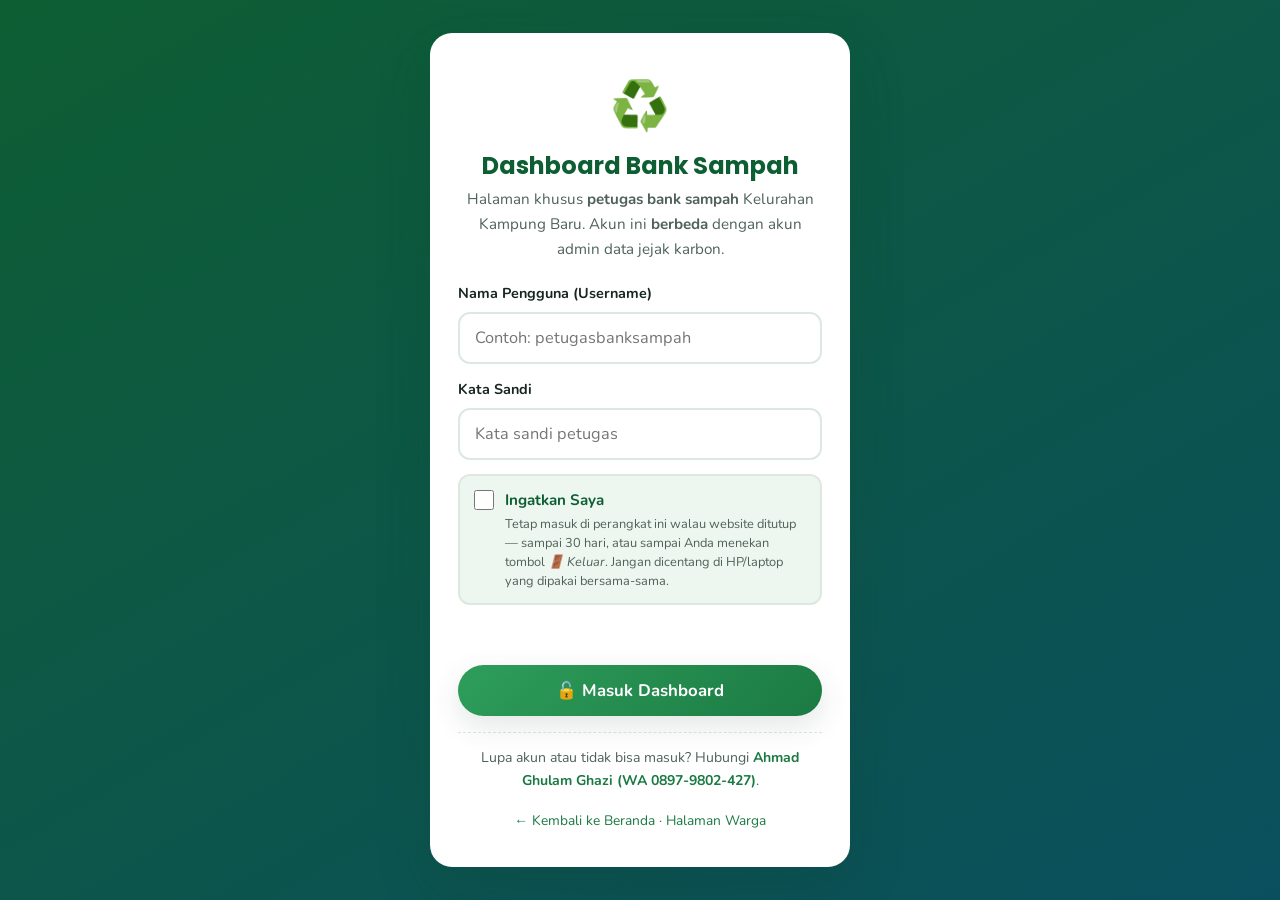
==== commit 79aa9383: "Tambah opsi "Ingatkan Saya" di layar masuk dashboard bank sampah Sebelumnya sesi petugas hanya berta" ====
--- a/admin-bank-sampah.html
+++ b/admin-bank-sampah.html
@@ -26,6 +26,19 @@
         Akun ini <strong>berbeda</strong> dengan akun admin data jejak karbon.
       </p>
 
+      <!-- Layar tunggu "masuk otomatis" — muncul hanya bila petugas pernah
+           mencentang "Ingatkan Saya" di perangkat ini. -->
+      <div class="adm-masuk-otomatis tersembunyi" id="masukOtomatis">
+        <p class="adm-masuk-otomatis-judul">⏳ Sedang masuk otomatis…</p>
+        <p class="adm-masuk-otomatis-nama" id="masukOtomatisNama">—</p>
+        <p class="adm-masuk-otomatis-ket">
+          Anda pernah mencentang <strong>“Ingatkan Saya”</strong> di perangkat ini.
+        </p>
+        <button type="button" class="tombol tombol-kecil tombol-batal" id="btnBatalOtomatis">
+          Masuk dengan akun lain
+        </button>
+      </div>
+
       <form id="formMasuk" novalidate>
         <div class="adm-masuk-field">
           <label for="inputUser">Nama Pengguna (Username)</label>
@@ -35,6 +48,19 @@
           <label for="inputSandi">Kata Sandi</label>
           <input type="password" id="inputSandi" autocomplete="current-password" placeholder="Kata sandi petugas">
         </div>
+
+        <label class="adm-masuk-ingat" for="inputIngat">
+          <input type="checkbox" id="inputIngat">
+          <span class="adm-masuk-ingat-teks">
+            <strong>Ingatkan Saya</strong>
+            <small>
+              Tetap masuk di perangkat ini walau website ditutup — sampai
+              <span id="ketIngatHari">30</span> hari, atau sampai Anda menekan tombol
+              <em>🚪 Keluar</em>. Jangan dicentang di HP/laptop yang dipakai bersama-sama.
+            </small>
+          </span>
+        </label>
+
         <p class="adm-masuk-pesan" id="pesanMasuk"></p>
         <button type="submit" class="tombol tombol-penuh" id="btnMasuk">🔓 Masuk Dashboard</button>
       </form>
@@ -596,6 +622,22 @@
               <strong>🔐 Akun Petugas</strong>. Gantilah segera kalau ada petugas lama yang
               sudah tidak bertugas lagi.
             </p>
+            <div class="adm-tanya">
+              <details>
+                <summary>Kotak “Ingatkan Saya” di layar masuk</summary>
+                <p>Kalau dicentang, dashboard ini <strong>ingat Anda di HP/laptop yang sedang
+                   dipakai</strong>: website boleh ditutup, dan saat dibuka lagi Anda
+                   <strong>langsung masuk</strong> tanpa mengetik akun — sampai 30 hari.</p>
+                <p>Ingatan itu berhenti sendiri kalau Anda menekan tombol
+                   <strong>🚪 Keluar</strong>, kalau sudah lewat 30 hari, atau kalau kata sandinya
+                   diganti dari perangkat lain. <strong>Kata sandi Anda tidak ikut tersimpan</strong> —
+                   yang dititipkan hanya sidik acaknya, sama seperti yang dikirim saat masuk biasa.</p>
+                <p><strong>⚠️ Jangan dicentang di HP/laptop yang dipakai bersama-sama</strong>
+                   (mis. komputer kantor yang bergantian dipakai). Siapa pun yang memegangnya
+                   bisa langsung membuka dashboard ini tanpa kata sandi. Kalau terlanjur,
+                   cukup tekan <strong>🚪 Keluar</strong> — ingatannya ikut terhapus.</p>
+              </details>
+            </div>
 
             <h3>🆘 Kalau Ada Yang Tidak Beres</h3>
             <p>
--- a/css/bank-sampah.css
+++ b/css/bank-sampah.css
@@ -442,6 +442,38 @@
   color: var(--merah); font-weight: 700; font-size: .9rem; min-height: 22px; margin-bottom: 6px;
 }
 .adm-masuk-bawah { margin-top: 18px; font-size: .86rem; color: var(--tinta-lembut); }
+
+/* Pilihan "Ingatkan Saya" — tetap masuk walau website ditutup */
+.adm-masuk-ingat {
+  display: flex; align-items: flex-start; gap: 11px; text-align: left; cursor: pointer;
+  margin: 4px 0 14px; padding: 12px 14px;
+  background: var(--latar); border: 2px solid var(--garis);
+  border-radius: var(--radius-sm); transition: border-color var(--trans), background var(--trans);
+}
+.adm-masuk-ingat:hover { border-color: var(--hijau-terang); }
+.adm-masuk-ingat:focus-within {
+  border-color: var(--hijau-terang); box-shadow: 0 0 0 4px rgba(46, 158, 91, .15);
+}
+.adm-masuk-ingat input[type="checkbox"] {
+  width: 20px; height: 20px; margin: 2px 0 0; flex: none;
+  accent-color: var(--hijau-terang); cursor: pointer;
+}
+.adm-masuk-ingat-teks { display: block; }
+.adm-masuk-ingat-teks strong { display: block; font-size: .95rem; color: var(--hijau-tua); }
+.adm-masuk-ingat-teks small {
+  display: block; margin-top: 2px; font-size: .8rem; line-height: 1.5; color: var(--tinta-lembut);
+}
+
+/* Layar tunggu saat "Ingatkan Saya" sedang dipakai masuk otomatis */
+.adm-masuk-otomatis { padding: 6px 0 4px; }
+.adm-masuk-otomatis-judul { font-weight: 700; color: var(--hijau-tua); font-size: 1.02rem; }
+.adm-masuk-otomatis-nama {
+  font-family: 'Poppins', sans-serif; font-weight: 700; font-size: 1.15rem;
+  color: var(--tinta); margin: 6px 0 4px; word-break: break-word;
+}
+.adm-masuk-otomatis-ket {
+  font-size: .88rem; color: var(--tinta-lembut); line-height: 1.6; margin-bottom: 16px;
+}
 
 /* ------------------------------ Kerangka --------------------------------- */
 .adm-atas {
